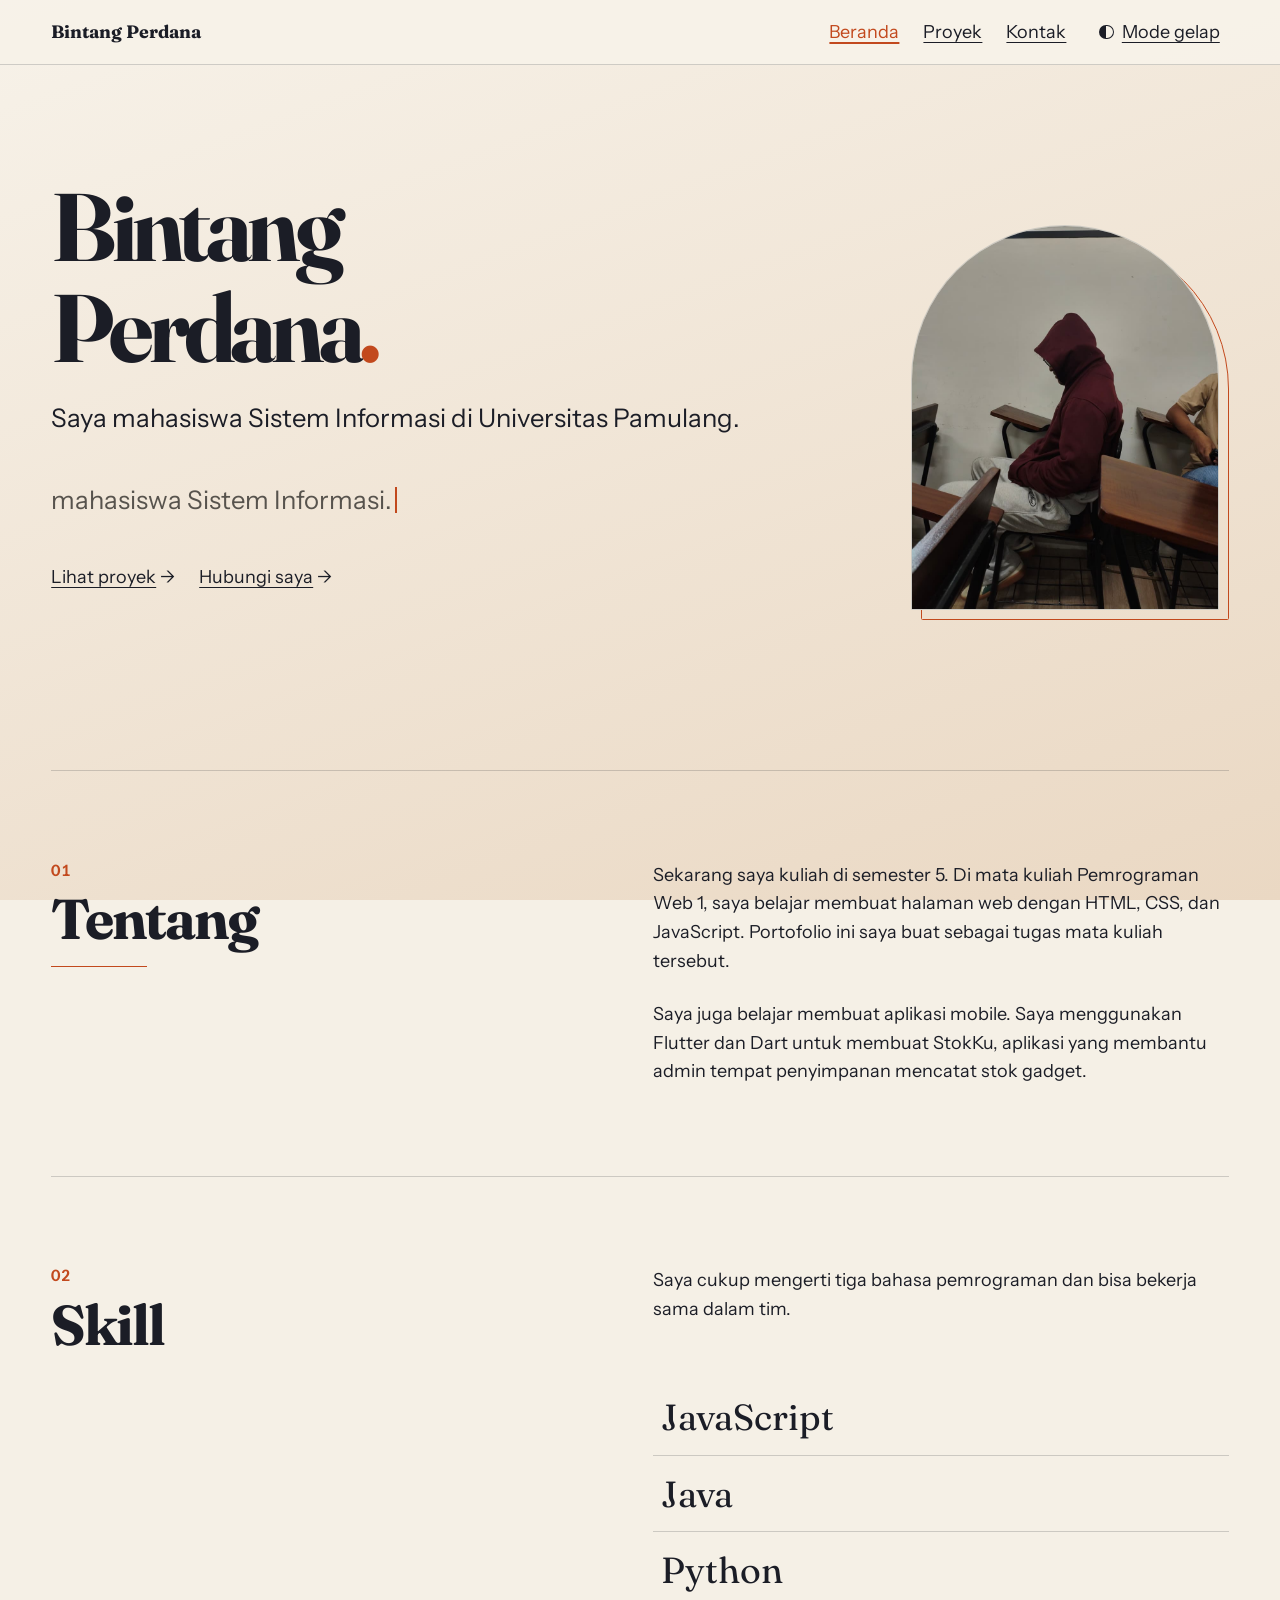
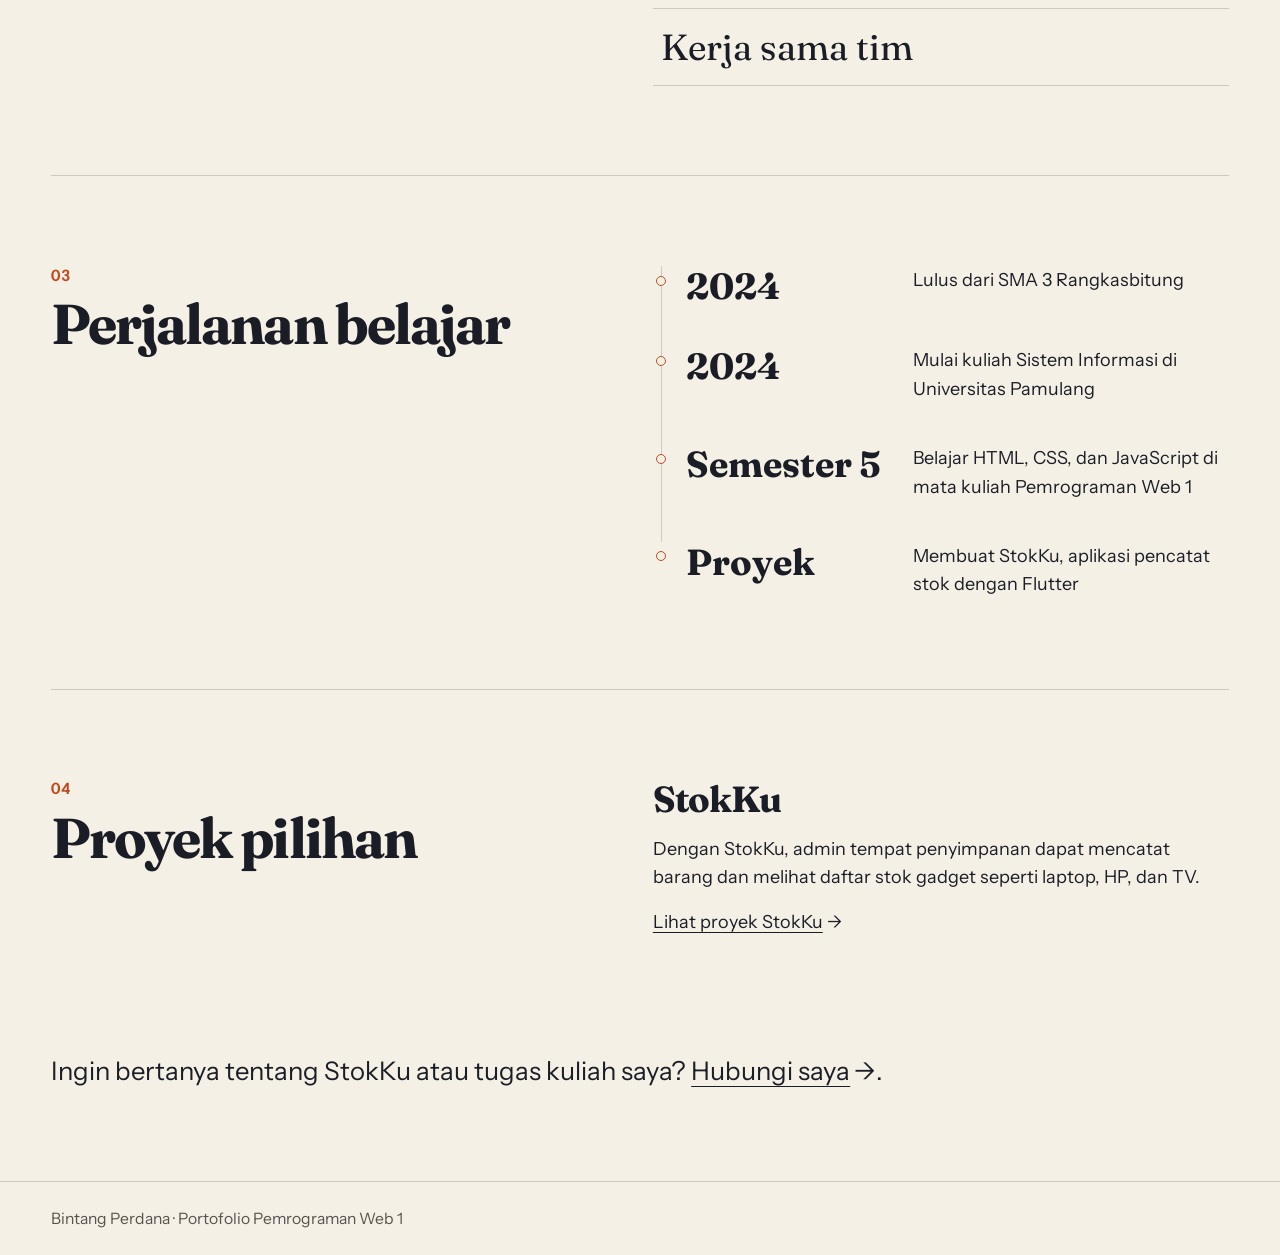
==== index.html @ 56d90627 "Versi awal web portofolio" ====
<!doctype html>
<html lang="id">
<head>
  <meta charset="utf-8">
  <meta name="viewport" content="width=device-width, initial-scale=1">
  <title>Beranda | Bintang Perdana</title>
  <meta name="description" content="Portofolio Bintang Perdana, mahasiswa Sistem Informasi Universitas Pamulang. Kenali perjalanan belajarnya dan proyek aplikasi stok gadget StokKu.">
  <link rel="icon" type="image/svg+xml" href="data:image/svg+xml,%3Csvg%20xmlns='http://www.w3.org/2000/svg'%20viewBox='0%200%2064%2064'%3E%3Ctext%20x='32'%20y='52'%20text-anchor='middle'%20font-family='Georgia,serif'%20font-size='58'%20font-weight='700'%20fill='%23C2491D'%3EB%3C/text%3E%3C/svg%3E">

  <script>
    // Tandai bahwa JavaScript aktif dan terapkan tema sebelum halaman tampil.
    document.documentElement.classList.add("js");

    let temaAwal = window.matchMedia("(prefers-color-scheme: dark)").matches ? "dark" : "light";
    try {
      const tersimpan = localStorage.getItem("tema");
      if (tersimpan === "light" || tersimpan === "dark") temaAwal = tersimpan;
    } catch {
      // Gunakan tema sistem jika penyimpanan tidak tersedia.
    }
    document.documentElement.dataset.theme = temaAwal;
  </script>

  <link rel="stylesheet" href="https://fonts.googleapis.com/css2?family=Fraunces:wght@400;700&amp;family=Instrument+Sans:wght@400;600&amp;display=swap">
  <link rel="stylesheet" href="css/style.css">
  <script src="js/main.js" defer></script>
  <script src="js/animasi.js" defer></script>
</head>
<body>
  <a href="#utama">Lewati navigasi ke konten utama</a>

  <header>
    <nav aria-label="Navigasi utama">
      <a href="index.html">Bintang Perdana</a>

      <button type="button" id="tombol-menu" aria-controls="menu" aria-expanded="false">
        <span aria-hidden="true">&#9776;</span>
        Menu
      </button>

      <ul id="menu">
        <li><a href="index.html" aria-current="page">Beranda</a></li>
        <li><a href="proyek.html">Proyek</a></li>
        <li><a href="kontak.html">Kontak</a></li>
      </ul>

      <button type="button" id="tombol-tema" aria-pressed="false">Mode gelap</button>
    </nav>
  </header>

  <main id="utama" tabindex="-1">
    <header class="hero">
      <h1>Bintang Perdana</h1>
      <p>Saya mahasiswa Sistem Informasi di Universitas Pamulang.</p>
      <span id="teks-ketik"></span>

      <p>
        <a href="proyek.html">Lihat proyek</a>
        <a href="kontak.html">Hubungi saya</a>
      </p>

      <div class="foto-hero">
        <img src="img/foto-profil.jpg" alt="Foto profil Bintang Perdana">
      </div>
    </header>

    <section aria-labelledby="judul-tentang">
      <h2 id="judul-tentang" data-reveal="garis">
        <span class="nomor-bagian">01</span> Tentang
      </h2>

      <p data-reveal="naik" data-delay="80">
        Sekarang saya kuliah di semester 5. Di mata kuliah Pemrograman Web 1,
        saya belajar membuat halaman web dengan HTML, CSS, dan JavaScript.
        Portofolio ini saya buat sebagai tugas mata kuliah tersebut.
      </p>

      <p>
        Saya juga belajar membuat aplikasi mobile. Saya menggunakan Flutter
        dan Dart untuk membuat StokKu, aplikasi yang membantu admin tempat
        penyimpanan mencatat stok gadget.
      </p>
    </section>

    <section aria-labelledby="judul-skill">
      <h2 id="judul-skill"><span class="nomor-bagian">02</span> Skill</h2>
      <p>Saya cukup mengerti tiga bahasa pemrograman dan bisa bekerja sama dalam tim.</p>

      <ul data-reveal="geser">
        <li><span>JavaScript</span></li>
        <li><span>Java</span></li>
        <li><span>Python</span></li>
        <li><span>Kerja sama tim</span></li>
      </ul>
    </section>

    <section aria-labelledby="judul-perjalanan">
      <h2 id="judul-perjalanan">
        <span class="nomor-bagian">03</span> Perjalanan belajar
      </h2>

      <ol>
        <li>
          <strong>2024</strong>
          <span>Lulus dari SMA 3 Rangkasbitung</span>
        </li>
        <li>
          <strong>2024</strong>
          <span>Mulai kuliah Sistem Informasi di Universitas Pamulang</span>
        </li>
        <li>
          <strong>Semester 5</strong>
          <span>Belajar HTML, CSS, dan JavaScript di mata kuliah Pemrograman Web 1</span>
        </li>
        <li>
          <strong>Proyek</strong>
          <span>Membuat StokKu, aplikasi pencatat stok dengan Flutter</span>
        </li>
      </ol>
    </section>

    <section aria-labelledby="judul-proyek">
      <h2 id="judul-proyek"><span class="nomor-bagian">04</span> Proyek pilihan</h2>

      <article data-reveal="naik" data-delay="120">
        <h3>StokKu</h3>
        <p>
          Dengan StokKu, admin tempat penyimpanan dapat mencatat barang
          dan melihat daftar stok gadget seperti laptop, HP, dan TV.
        </p>
        <a href="proyek.html">Lihat proyek StokKu</a>
      </article>
    </section>

    <p>Ingin bertanya tentang StokKu atau tugas kuliah saya? <a href="kontak.html">Hubungi saya</a>.</p>
  </main>

  <footer>
    <p>Bintang Perdana · Portofolio Pemrograman Web 1</p>
  </footer>
</body>
</html>
---- css/style.css ----
:root {
  color-scheme: light;

  --bg: #F5F0E6;
  --latar-awal: #F7F2E9;
  --latar-akhir: #EAD8C3;
  --latar-header: rgb(247 242 233 / 96%);
  --latar-panel: rgb(255 255 255 / 32%);
  --teks: #1B1D26;
  --teks-redup: #57534D;
  --aksen: #C2491D;
  --aksen-tombol: #B34319;
  --garis: rgb(27 29 38 / 18%);
  --lapisan-modal: rgb(16 17 21 / 68%);
  --putih: #FFF;

  --font-judul: "Fraunces", Georgia, serif;
  --font-isi: "Instrument Sans", Arial, sans-serif;
  --teks-kecil: clamp(0.875rem, 0.82rem + 0.2vw, 1rem);
  --teks-isi: clamp(1rem, 0.95rem + 0.22vw, 1.125rem);
  --teks-pengantar: clamp(1.15rem, 2vw, 1.6rem);
  --judul-kecil: clamp(1.5rem, 1.15rem + 1.4vw, 2.625rem);
  --judul-bagian: clamp(2rem, 1.35rem + 2.7vw, 4.25rem);
  --judul-halaman: clamp(3rem, 9vw, 7.5rem);
  --judul-hero: clamp(2.75rem, 7.5vw, 6.5rem);
  --ukuran-email: clamp(1.75rem, 3.6vw, 3.75rem);

  --s4: 0.25rem;
  --s8: 0.5rem;
  --s16: 1rem;
  --s24: 1.5rem;
  --s40: 2.5rem;
  --s64: 4rem;
  --s96: 6rem;
  --s160: 10rem;

  --kontainer: 84rem;
  --lebar-baca: 65ch;
  --tepi: clamp(var(--s16), 4vw, var(--s64));
  --jarak-bagian: clamp(var(--s40), 7vw, var(--s96));
  --jarak-grid: clamp(var(--s16), 2vw, var(--s40));
  --lebar-foto-hero: 24.2rem;
  --lengkung-foto: 999px 999px 10px 10px;
  --offset-foto: 10px;
  --tinggi-nav: 4rem;
  --target: 2.75rem;
  --tebal-garis: 1px;
  --diameter-titik: 0.625rem;
  --lebar-modal: 44rem;

  --durasi-tema: 0.3s;
  --durasi-hover: 180ms;
  --durasi-galeri: 400ms;
  --durasi-reveal: 520ms;
  --durasi-judul: 700ms;
  --durasi-panel: 350ms;
  --gerak-masuk: cubic-bezier(0.2, 0.7, 0.25, 1);
}

html[data-theme="dark"] {
  color-scheme: dark;
  --bg: #15161B;
  --latar-awal: #15161B;
  --latar-akhir: #211A18;
  --latar-header: rgb(21 22 27 / 96%);
  --latar-panel: rgb(255 255 255 / 4%);
  --teks: #EFE9DD;
  --teks-redup: #C2B9AE;
  --aksen: #FF9369;
  --aksen-tombol: #AE4019;
  --garis: rgb(239 233 221 / 19%);
}

/* Dasar halaman */
*,
*::before,
*::after {
  box-sizing: border-box;
}

* {
  margin: 0;
}

html {
  scroll-behavior: smooth;
  scroll-padding-top: calc(var(--tinggi-nav) + var(--s24));
  background-color: var(--bg);
}

body {
  position: relative;
  isolation: isolate;
  min-height: 100vh;
  min-height: 100svh;
  color: var(--teks);
  font: var(--teks-isi) / 1.6 var(--font-isi);
  overflow-wrap: anywhere;
}

body::before {
  content: "";
  position: fixed;
  inset: 0;
  z-index: -1;
  background-color: var(--bg);
  background-image: linear-gradient(160deg, var(--latar-awal), var(--latar-akhir));
  pointer-events: none;
}

body,
body > header,
#menu,
dialog,
button,
input,
textarea {
  transition:
    background-color var(--durasi-tema),
    color var(--durasi-tema),
    border-color var(--durasi-tema);
}

body > header > nav,
main,
body > footer > p {
  width: min(calc(100% - 2 * var(--tepi)), var(--kontainer));
  margin-inline: auto;
}

p {
  max-width: var(--lebar-baca);
}

h1,
h2,
h3,
h4 {
  font-family: var(--font-judul);
  line-height: 1.08;
  letter-spacing: -0.035em;
}

h1 {
  font-size: var(--judul-halaman);
}

h2 {
  font-size: var(--judul-bagian);
}

h3 {
  font-size: var(--judul-kecil);
}

h4 {
  font-size: var(--teks-pengantar);
}

.nomor-bagian {
  display: block;
  margin-bottom: var(--s8);
  color: var(--aksen);
  font: 600 var(--teks-kecil) / 1.3 var(--font-isi);
  letter-spacing: 0.08em;
  font-variant-numeric: tabular-nums;
}

img {
  display: block;
  max-width: 100%;
  height: auto;
}

a {
  color: inherit;
  text-decoration-thickness: var(--tebal-garis);
  text-underline-offset: 0.22em;
}

a:hover,
button:enabled:hover {
  color: var(--aksen);
}

:focus-visible {
  outline: 3px solid var(--aksen);
  outline-offset: var(--s4);
}

button,
input,
textarea {
  color: inherit;
  font: inherit;
}

button {
  min-height: var(--target);
  padding: var(--s8) var(--s16);
  border: var(--tebal-garis) solid currentColor;
  border-radius: 0;
  background-color: var(--bg);
  cursor: pointer;
}

button:disabled {
  color: var(--teks-redup);
  border-style: dashed;
  cursor: not-allowed;
}

body > a[href="#utama"] {
  position: fixed;
  z-index: 14;
  inset: var(--s8) auto auto var(--s8);
  padding: var(--s8) var(--s16);
  transform: translateY(calc(-100% - var(--s24)));
  background-color: var(--bg);
  color: var(--teks);
}

body > a[href="#utama"]:focus {
  transform: none;
}

/* Navigasi */
body > header {
  position: sticky;
  z-index: 3;
  top: 0;
  border-bottom: var(--tebal-garis) solid var(--garis);
  background-color: var(--latar-header);
}

nav {
  position: relative;
  display: flex;
  align-items: center;
  gap: var(--s8);
  min-height: var(--tinggi-nav);
  padding-block: var(--s8);
}

nav > a {
  margin-inline-end: auto;
  font: 700 var(--teks-isi) / 1.1 var(--font-judul);
  text-decoration: none;
}

nav button {
  padding-inline: var(--s8);
  font-size: var(--teks-kecil);
}

#tombol-tema {
  display: inline-flex;
  align-items: center;
  gap: var(--s8);
  border-color: transparent;
  background-color: transparent;
  font-size: inherit;
  text-decoration: underline;
  text-decoration-thickness: var(--tebal-garis);
  text-underline-offset: 0.22em;
}

#tombol-tema:hover,
#tombol-tema:focus-visible {
  border-color: var(--aksen);
  color: var(--aksen);
}

#tombol-tema::before {
  content: "";
  width: 0.8em;
  height: 0.8em;
  border: 1px solid currentColor;
  border-inline-start-width: 0.4em;
  border-radius: 50%;
}

#menu {
  position: absolute;
  top: 100%;
  inset-inline: 0;
  display: none;
  padding: var(--s16);
  border: var(--tebal-garis) solid var(--garis);
  background-color: var(--bg);
  list-style: none;
}

#menu.is-open {
  display: grid;
}

#menu a {
  display: inline-flex;
  align-items: center;
  min-height: var(--target);
}

#menu [aria-current="page"] {
  color: var(--aksen);
  text-decoration-thickness: 2px;
}

/* Hero */
main > header {
  display: grid;
  gap: var(--s24);
  padding-block: var(--jarak-bagian);
}

main > header > p:first-of-type {
  max-width: 44ch;
  font-size: var(--teks-pengantar);
}

.hero h1 {
  font-size: var(--judul-hero);
  font-weight: 700;
  line-height: 0.98;
  letter-spacing: -0.055em;
}

.hero h1::after {
  content: ".";
  content: "." / "";
  color: var(--aksen);
}

.hero p:last-of-type,
.aksi-proyek {
  display: flex;
  flex-wrap: wrap;
  align-items: center;
  gap: var(--s8) var(--s24);
}

.foto-hero {
  position: relative;
  isolation: isolate;
  width: min(calc(100% - var(--offset-foto)), var(--lebar-foto-hero));
  aspect-ratio: 4 / 5;
}

.foto-hero::before {
  content: "";
  position: absolute;
  inset: 0;
  z-index: -1;
  transform: translate(var(--offset-foto), var(--offset-foto));
  border: var(--tebal-garis) solid var(--aksen);
  border-radius: var(--lengkung-foto);
}

.foto-hero img {
  width: 100%;
  height: 100%;
  border: var(--tebal-garis) solid var(--garis);
  border-radius: var(--lengkung-foto);
  background-color: var(--bg);
  object-fit: cover;
}

#teks-ketik:empty {
  position: absolute;
}

#teks-ketik:not(:empty) {
  position: relative;
  display: block;
  min-height: 1.6em;
  color: var(--teks-redup);
  font-size: var(--teks-pengantar);
}

.hero a::after,
section article > a::after,
.aksi-proyek a::after,
main > p a::after,
address a::after,
#tombol-detail::after {
  content: " →";
  content: " →" / "";
  display: inline-block;
  margin-inline-start: var(--s4);
}

/* Bagian isi dan daftar skill */
main > section,
main > article {
  display: grid;
  gap: var(--s24);
  padding-block: var(--jarak-bagian);
  border-top: var(--tebal-garis) solid var(--garis);
}

main > section > *,
main > article > * {
  min-width: 0;
}

section article > * + * {
  margin-top: var(--s16);
}

section article > a {
  display: inline-block;
}

section ul {
  padding-inline-start: 1.25em;
}

main > p {
  padding-block: var(--s24) var(--jarak-bagian);
  font-size: var(--teks-pengantar);
}

[aria-labelledby="judul-skill"] ul {
  padding: 0;
  list-style: none;
}

[aria-labelledby="judul-skill"] li {
  padding: var(--s16) var(--s8);
  border-bottom: var(--tebal-garis) solid var(--garis);
  font: 400 var(--judul-kecil) / 1.2 var(--font-judul);
}

[aria-labelledby="judul-skill"] li span {
  display: inline-block;
  transition: transform var(--durasi-hover) ease-out;
}

/* Timeline tetap terbaca sebelum JavaScript siap. */
section > ol {
  padding: 0;
  list-style: none;
}

section > ol > li {
  position: relative;
  display: grid;
  gap: var(--s4);
  margin-inline-start: var(--s8);
  padding: 0 0 var(--s40) var(--s24);
  border-inline-start: var(--tebal-garis) solid var(--garis);
}

section > ol > li:last-child {
  padding-bottom: 0;
  border-color: transparent;
}

section > ol > li::before {
  content: "";
  position: absolute;
  top: 0.55em;
  left: -1px;
  width: var(--diameter-titik);
  height: var(--diameter-titik);
  transform: translateX(-50%);
  border-radius: 50%;
  background-color: var(--aksen);
}

section > ol strong {
  font: 700 var(--judul-kecil) / 1.12 var(--font-judul);
}

/* Halaman Proyek */
.ringkasan-proyek {
  display: grid;
  align-content: start;
  gap: var(--s16);
}

.aksi-proyek {
  margin-top: var(--s4);
}

#tombol-detail {
  padding-inline: 0;
  border-width: 0 0 var(--tebal-garis);
  background: transparent;
}

.galeri-proyek {
  display: flex;
  align-items: flex-start;
  justify-content: center;
  gap: clamp(var(--s8), 2vw, var(--s24));
  padding: var(--s16) var(--s8);
  min-width: 0;
}

.galeri-proyek figure {
  display: grid;
  flex: 1 1 0;
  min-width: 0;
  justify-items: center;
  gap: var(--s8);
  transform-origin: center;
  transition:
    transform var(--durasi-galeri) var(--gerak-masuk),
    opacity var(--durasi-galeri) var(--gerak-masuk);
}

.galeri-proyek img,
.gambar-modal img {
  width: auto;
  height: auto;
  max-width: 100%;
  max-height: 25rem;
  border: var(--tebal-garis) solid var(--garis);
}

figcaption {
  color: var(--teks-redup);
  font-size: var(--teks-kecil);
  text-align: center;
}

.galeri-proyek:focus-within figure:focus-within {
  z-index: 1;
  transform: scale(1.08);
}

.galeri-proyek:focus-within figure:not(:focus-within) {
  opacity: 0.6;
  transform: scale(0.96);
}

/* Formulir dan daftar kontak */
#form-kontak {
  display: grid;
  gap: var(--s24);
  width: 100%;
  max-width: var(--lebar-baca);
  padding: clamp(var(--s24), 4vw, var(--s64));
  border: var(--tebal-garis) solid var(--garis);
  background-color: var(--latar-panel);
}

#form-kontak > div {
  display: grid;
  grid-template-columns: minmax(0, 1fr);
}

#form-kontak > div::after {
  content: "";
  grid-area: 2 / 1;
  align-self: end;
  height: 2px;
  background-color: var(--aksen);
  transform: scaleX(0);
  transform-origin: left;
  transition: transform 240ms ease-out;
  pointer-events: none;
}

#form-kontak > div:focus-within::after {
  transform: scaleX(1);
}

label {
  grid-area: 1 / 1;
  justify-self: start;
  margin-bottom: var(--s4);
  color: var(--teks-redup);
  font-size: var(--teks-kecil);
  font-weight: 600;
  transition: transform var(--durasi-hover) ease-out;
}

#form-kontak > div:focus-within label {
  color: var(--aksen);
  transform: translateY(-2px);
}

input,
textarea {
  grid-area: 2 / 1;
  display: block;
  width: 100%;
  min-height: var(--target);
  padding: var(--s8) var(--s4);
  border: 0;
  border-bottom: var(--tebal-garis) solid var(--teks-redup);
  border-radius: 0;
  background-color: transparent;
}

textarea {
  resize: vertical;
}

#form-kontak [id^="error-"] {
  grid-area: 3 / 1;
  color: var(--aksen);
  font-size: var(--teks-kecil);
}

#form-kontak [id^="error-"]:not(:empty) {
  margin-top: var(--s8);
}

#form-kontak button {
  justify-self: start;
}

#form-kontak button:enabled:hover {
  background-color: var(--teks);
  color: var(--bg);
  border-color: var(--teks);
}

address {
  min-width: 0;
  font-style: normal;
}

address ul {
  padding: 0;
  list-style: none;
}

address li {
  padding-block: var(--s16);
  border-bottom: var(--tebal-garis) solid var(--garis);
}

address li:first-child {
  padding-top: 0;
}

address a {
  display: inline-block;
  max-width: 100%;
  overflow-wrap: anywhere;
}

address a[href^="mailto:"] {
  font: 400 var(--ukuran-email) / 1.12 var(--font-judul);
  letter-spacing: -0.035em;
  text-decoration-thickness: 1px;
}

/* Modal StokKu */
dialog {
  position: fixed;
  z-index: 5;
  inset: 0;
  width: min(calc(100% - 2 * var(--tepi)), var(--lebar-modal));
  max-height: calc(100% - 2 * var(--s24));
  max-height: calc(100dvh - 2 * var(--s24));
  margin: auto;
  padding: clamp(var(--s24), 5vw, var(--s64));
  overflow-y: auto;
  border: var(--tebal-garis) solid var(--teks-redup);
  background-color: var(--bg);
  color: var(--teks);
}

dialog:not([open]):not(.is-open) {
  display: none;
}

dialog[open],
dialog.is-open {
  display: block;
}

dialog > * + * {
  margin-top: var(--s16);
}

dialog h3 {
  padding-inline-end: var(--target);
}

dialog ul {
  padding-inline-start: 1.25em;
}

dialog::backdrop {
  background-color: var(--lapisan-modal);
}

body:has(dialog.is-open:not(:modal))::after {
  content: "";
  position: fixed;
  z-index: 4;
  inset: 0;
  background-color: var(--lapisan-modal);
}

.gambar-modal {
  display: flex;
  align-items: start;
  justify-content: center;
  gap: var(--s16);
}

.gambar-modal img {
  max-width: calc((100% - var(--s16)) / 2);
  max-height: 16rem;
}

.tutup-pojok {
  position: absolute;
  top: var(--s8);
  right: var(--s8);
  margin: 0;
}

.tutup-pojok button {
  width: var(--target);
  padding: 0;
  font: 400 1.75rem / 1 var(--font-isi);
}

#detail-stokku form[method="dialog"] button {
  background-color: var(--aksen-tombol);
  border-color: var(--aksen-tombol);
  color: var(--putih);
}

#detail-stokku form[method="dialog"] button:hover,
#detail-stokku form[method="dialog"] button:focus-visible {
  background-color: var(--teks);
  border-color: var(--teks);
  color: var(--bg);
}

#detail-stokku form[method="dialog"] button:active {
  background-color: var(--aksen-tombol);
  border-color: var(--teks);
  color: var(--putih);
}

/* Footer dan kontrol scroll dari main.js */
body > footer {
  padding-block: var(--s24);
  border-top: var(--tebal-garis) solid var(--garis);
  color: var(--teks-redup);
  font-size: var(--teks-kecil);
}

body > footer > p {
  max-width: var(--kontainer);
}

#progress-scroll {
  position: fixed;
  z-index: 8;
  inset: 0 0 auto;
  height: var(--s4);
  background-color: var(--aksen);
  transform: scaleX(var(--progres, 0));
  transform-origin: left;
  pointer-events: none;
}

#kembali-ke-atas {
  position: fixed;
  z-index: 2;
  right: var(--tepi);
  bottom: var(--s16);
  display: inline-grid;
  place-items: center;
  min-height: var(--target);
  padding-inline: var(--s16);
  border: var(--tebal-garis) solid currentColor;
  background-color: var(--bg);
}

/* Tata letak tablet dan desktop */
@media (min-width: 768px) {
  nav {
    gap: var(--s24);
  }

  #tombol-menu {
    display: none;
  }

  #menu,
  #menu.is-open {
    position: static;
    display: flex;
    gap: var(--s24);
    padding: 0;
    border: 0;
    background-color: transparent;
  }

  main > section,
  main > article {
    grid-template-columns: repeat(12, minmax(0, 1fr));
    column-gap: var(--jarak-grid);
    align-items: start;
  }

  .hero {
    grid-template-columns: minmax(0, 1fr) minmax(0, min(37%, var(--lebar-foto-hero)));
    column-gap: var(--s8);
    align-items: start;
  }

  .hero > :not(.foto-hero) {
    grid-column: 1;
  }

  .hero h1 {
    grid-row: 1;
    align-self: end;
  }

  .hero .foto-hero {
    grid-column: 2;
    grid-row: 1 / span 4;
    margin-top: var(--s40);
    margin-inline-end: var(--offset-foto);
    justify-self: end;
  }

  main > section > h2 {
    grid-column: 1 / 6;
    grid-row: 1;
  }

  main > section > :not(h2) {
    grid-column: 6 / -1;
  }

  section > ol > li {
    grid-template-columns: minmax(6.5rem, 0.8fr) minmax(0, 1.2fr);
    column-gap: var(--s16);
  }

  .ringkasan-proyek {
    grid-column: 1 / 6;
  }

  .galeri-proyek {
    grid-column: 6 / -1;
  }
}

@media (min-width: 1100px) {
  .hero {
    grid-template-columns: minmax(0, 1fr) minmax(0, min(27%, var(--lebar-foto-hero)));
    padding-block: var(--s96) var(--s160);
  }

  .hero .foto-hero {
    margin-top: var(--s64);
  }

  main > section > :not(h2) {
    grid-column: 7 / -1;
  }
}

/* Judul hero dan efek ketik */
html.js .masker-judul {
  display: block;
  overflow: hidden;
  padding-block: 0.07em 0.15em;
  margin-block: -0.07em -0.15em;
}

html.js .baris-judul {
  display: block;
}

html.js .hero h1.judul-berbaris::after {
  content: none;
}

html.js .masker-judul:last-child .baris-judul::after {
  content: ".";
  content: "." / "";
  color: var(--aksen);
}

.khusus-pembaca-layar {
  position: absolute;
  width: 1px;
  height: 1px;
  padding: 0;
  overflow: hidden;
  clip-path: inset(50%);
  white-space: nowrap;
}

@keyframes masuk-judul {
  from {
    transform: translateY(115%);
  }

  to {
    transform: translateY(0);
  }
}

@keyframes kedip-ketik {
  0%, 45% {
    opacity: 1;
  }

  55%, 100% {
    opacity: 0;
  }
}

/* Tahap 5B — Animasi masuk dua arah */

/* Masker hanya memotong gerak isi judul. Ruang bawah menjaga huruf tetap utuh. */
.masker-bagian {
  display: block;
  overflow: hidden;
  padding-block: 0.08em 0.15em;
  margin-block: -0.08em -0.15em;
}

.isi-masker-bagian {
  display: block;
}

.dari-bawah {
  --awal-vertikal: 0.85rem;
  --awal-masker: 110%;
  --langkah-vertikal: 0.25rem;
}

.dari-atas {
  --awal-vertikal: -0.85rem;
  --awal-masker: -110%;
  --langkah-vertikal: -0.25rem;
}

@keyframes tampil-paragraf {
  from {
    opacity: 0;
    transform: translateY(var(--awal-vertikal, 0.85rem));
  }

  to {
    opacity: 1;
    transform: translateY(0);
  }
}

@keyframes tampil-baris {
  from {
    opacity: 0;
    transform: translate(-0.5rem, var(--langkah-vertikal, 0.25rem));
  }

  to {
    opacity: 1;
    transform: translate(0, 0);
  }
}

@keyframes tampil-gambar {
  from {
    opacity: 0.35;
    transform: translateY(var(--langkah-vertikal, 0.25rem)) scale(0.96);
  }

  to {
    opacity: 1;
    transform: translateY(0) scale(1);
  }
}

@keyframes tampil-judul-bagian {
  from {
    transform: translateY(var(--awal-masker, 110%));
  }

  to {
    transform: translateY(0);
  }
}

@keyframes gambar-garis {
  from {
    transform: scaleX(0);
  }

  to {
    transform: scaleX(1);
  }
}

/* Panel dan penanda mouse tidak menerima klik saat halaman biasa dibaca. */
.panel-halaman {
  position: fixed;
  z-index: 12;
  inset: 0;
  background-color: var(--aksen);
  transform: scaleX(0);
  pointer-events: none;
}

@keyframes tutup-halaman {
  from {
    transform: scaleX(0);
  }

  to {
    transform: scaleX(1);
  }
}

@keyframes buka-halaman {
  from {
    transform: scaleX(1);
  }

  to {
    transform: scaleX(0);
  }
}

.kursor-kecil {
  position: fixed;
  z-index: 11;
  top: 0;
  left: 0;
  width: 0;
  height: 0;
  opacity: 0;
  pointer-events: none;
}

@media (prefers-reduced-motion: no-preference) {
  html.js .baris-judul {
    animation: masuk-judul var(--durasi-judul) var(--gerak-masuk) backwards;
    animation-delay: var(--jeda-judul, 0ms);
  }

  html.js #teks-ketik.sedang-mengetik > [aria-hidden="true"]::after {
    content: "";
    display: inline-block;
    width: 2px;
    height: 1em;
    margin-inline-start: 0.12em;
    vertical-align: -0.12em;
    background-color: var(--aksen);
    animation: kedip-ketik 1s steps(1, end) infinite;
  }

  /*
    JavaScript menambahkan reveal-aktif setelah pengamat siap.
    Animasi ditempel saat is-visible masuk dan dilepas saat elemen keluar.
    Isi tetap bisa dibaca di tepi layar, termasuk footer di akhir dokumen.
  */
  html.js.reveal-aktif {
    --waktu-masuk: var(--durasi-reveal) var(--gerak-masuk);
  }

  html.js.reveal-aktif a[data-reveal] {
    display: inline-block;
    max-width: 100%;
  }

  html.js.reveal-aktif .is-visible[data-reveal="naik"]:not(:focus-within) {
    animation: tampil-paragraf var(--waktu-masuk) var(--jeda-reveal, 0ms) backwards;
  }

  html.js.reveal-aktif .is-visible[data-reveal="geser"]:not(:focus-within) {
    animation: tampil-baris var(--waktu-masuk) var(--jeda-reveal, 0ms) backwards;
  }

  html.js.reveal-aktif img.is-visible[data-reveal="skala"] {
    animation: tampil-gambar var(--waktu-masuk) var(--jeda-reveal, 0ms) backwards;
  }

  /* Gambar bergerak di dalam figure agar hover dan fokus galeri tetap bekerja. */
  html.js.reveal-aktif figure.is-visible[data-reveal="skala"]:not(:focus-within) > img {
    animation: tampil-gambar var(--waktu-masuk) var(--jeda-reveal, 0ms) backwards;
  }

  html.js.reveal-aktif .is-visible > .masker-bagian > .isi-masker-bagian {
    animation: tampil-judul-bagian var(--waktu-masuk) var(--jeda-reveal, 0ms) backwards;
  }

  html.js.reveal-aktif :is(h1, h2, h3)[data-reveal="garis"]::after {
    content: "";
    display: block;
    width: min(100%, 6rem);
    height: var(--tebal-garis);
    margin-top: var(--s16);
    background-color: var(--aksen);
    transform-origin: left;
  }

  html.js.reveal-aktif .is-visible[data-reveal="garis"]::after,
  html.js.reveal-aktif hr.is-visible[data-reveal="garis"] {
    transform-origin: left;
    animation: gambar-garis var(--waktu-masuk) var(--jeda-reveal, 0ms) backwards;
  }

  /* Garis memanjang dan memendek sesuai nilai yang dihitung animasi.js. */
  html.js .timeline-siap {
    position: relative;
  }

  html.js .timeline-siap::before {
    content: "";
    position: absolute;
    top: var(--awal-garis, 0);
    left: var(--s8);
    width: var(--tebal-garis);
    height: var(--panjang-garis, 0px);
    background-color: var(--aksen);
    transform: scaleY(var(--progres-timeline, 0));
    transform-origin: top;
    pointer-events: none;
  }

  html.js .timeline-siap > li::before {
    border: var(--tebal-garis) solid var(--aksen);
    background-color: var(--bg);
  }

  html.js .timeline-siap > li::after {
    content: "";
    position: absolute;
    top: 0.55em;
    left: -1px;
    width: var(--diameter-titik);
    height: var(--diameter-titik);
    border-radius: 50%;
    background-color: var(--aksen);
    transform: translateX(-50%) scale(0);
    transition: transform 240ms var(--gerak-masuk);
  }

  html.js .timeline-siap > li.titik-tercapai::after {
    transform: translateX(-50%) scale(1);
  }

  html.js .timeline-siap > li > strong,
  html.js .timeline-siap > li > span {
    transition:
      opacity var(--durasi-reveal) var(--gerak-masuk),
      transform var(--durasi-reveal) var(--gerak-masuk);
  }

  html.js .timeline-siap > li:not(.titik-tercapai) > strong {
    opacity: 0;
    transform: translateX(-0.5rem);
  }

  html.js .timeline-siap > li:not(.titik-tercapai) > span {
    opacity: 0;
    transform: translateY(0.4rem);
  }

  html.js .timeline-siap > li.titik-tercapai > span {
    transition-delay: 80ms;
  }

  html.js .panel-halaman.panel-menutup {
    transform-origin: left;
    animation: tutup-halaman var(--durasi-panel) ease-in-out forwards;
    pointer-events: auto;
  }

  html.js .panel-halaman.panel-membuka {
    transform-origin: right;
    animation: buka-halaman var(--durasi-panel) ease-out both;
  }
}

/* Hover galeri dan daftar skill */
@media (hover: hover) {
  .galeri-proyek:not(:focus-within) figure:hover {
    z-index: 1;
    transform: scale(1.08);
  }

  .galeri-proyek:not(:focus-within):has(figure:hover) figure:not(:hover) {
    opacity: 0.6;
    transform: scale(0.96);
  }

  [aria-labelledby="judul-skill"] li:hover span {
    transform: translateX(var(--s8));
  }
}

/* Garis dan panah tautan */
:is(.hero, main article, address, main > p) a {
  position: relative;
  display: inline-block;
  max-width: 100%;
}

:is(.hero, main article, address, main > p) a::before {
  content: "";
  position: absolute;
  inset: auto 0 0;
  height: var(--tebal-garis);
  background-color: var(--aksen);
  transform: scaleX(0);
  transform-origin: left;
  transition: transform var(--durasi-hover) ease-out;
  pointer-events: none;
}

:is(.hero, main article, address, main > p) a:focus-visible::before {
  transform: scaleX(1);
}

@media (hover: hover) and (pointer: fine) and (prefers-reduced-motion: no-preference) {
  :is(.hero, main article, address, main > p) a:hover::before {
    transform: scaleX(1);
  }

  address a,
  .hero a::after,
  section article > a::after,
  .aksi-proyek a::after,
  main > p a::after,
  address a::after,
  #tombol-detail::after {
    transition: transform var(--durasi-hover) ease-out;
  }

  address a:hover,
  .hero a:hover::after,
  section article > a:hover::after,
  .aksi-proyek a:hover::after,
  main > p a:hover::after,
  address a:hover::after,
  #tombol-detail:hover::after {
    transform: translateX(var(--s4));
  }

  button:enabled {
    transition:
      transform var(--durasi-hover) ease-out,
      color var(--durasi-tema),
      background-color var(--durasi-tema),
      border-color var(--durasi-tema);
  }

  button:enabled:hover {
    transform: translateY(-1px);
  }

  #tombol-detail,
  #form-kontak button,
  dialog button,
  nav button {
    position: relative;
  }

  :is(#form-kontak button, dialog button, nav button)::after,
  #tombol-detail::before {
    content: "";
    position: absolute;
    inset: auto var(--s4) 2px;
    height: var(--tebal-garis);
    background-color: currentColor;
    transform: scaleX(0);
    transform-origin: left;
    transition: transform var(--durasi-hover) ease-out;
    pointer-events: none;
  }

  :is(#form-kontak button, dialog button, nav button):enabled:hover::after,
  #tombol-detail:hover::before {
    transform: scaleX(1);
  }

  html.js .kursor-kecil {
    transition: opacity var(--durasi-hover);
  }

  html.js .kursor-kecil.terlihat {
    opacity: 1;
  }

  html.js .kursor-kecil::before {
    content: "";
    position: absolute;
    width: 0.5rem;
    height: 0.5rem;
    border-radius: 50%;
    background-color: var(--aksen);
    opacity: 0.8;
    transform: translate(-50%, -50%);
    transition: transform var(--durasi-hover) ease-out;
  }

  html.js .kursor-kecil.di-atas-kontrol::before {
    transform: translate(-50%, -50%) scale(1.65);
  }
}

/* Gerakan minimal berlaku juga saat pilihan sistem berubah di tengah sesi. */
@media (prefers-reduced-motion: reduce) {
  html {
    scroll-behavior: auto;
  }

  *,
  *::before,
  *::after,
  dialog::backdrop {
    animation: none !important;
    transition: none !important;
  }

  .panel-halaman,
  .kursor-kecil {
    display: none;
  }

  .galeri-proyek figure,
  [aria-labelledby="judul-skill"] li span,
  #form-kontak label {
    transform: none !important;
  }
}
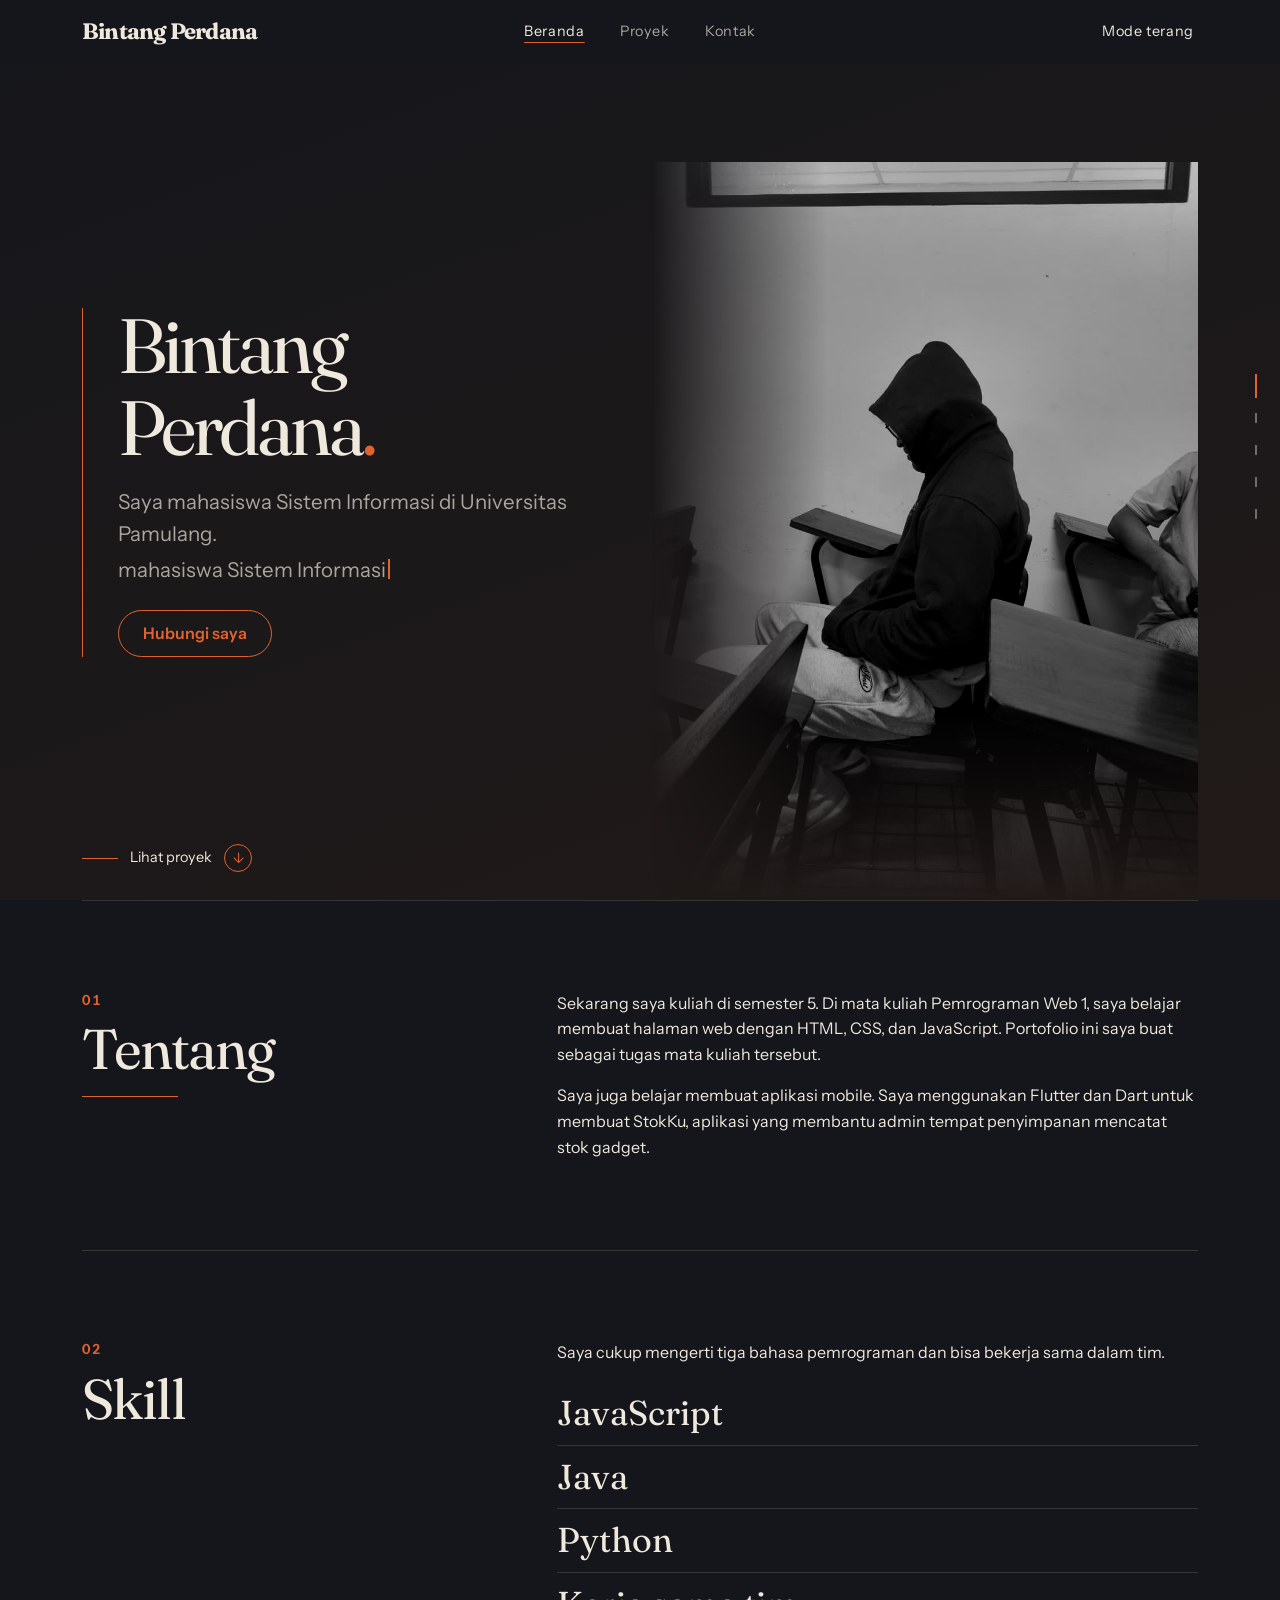
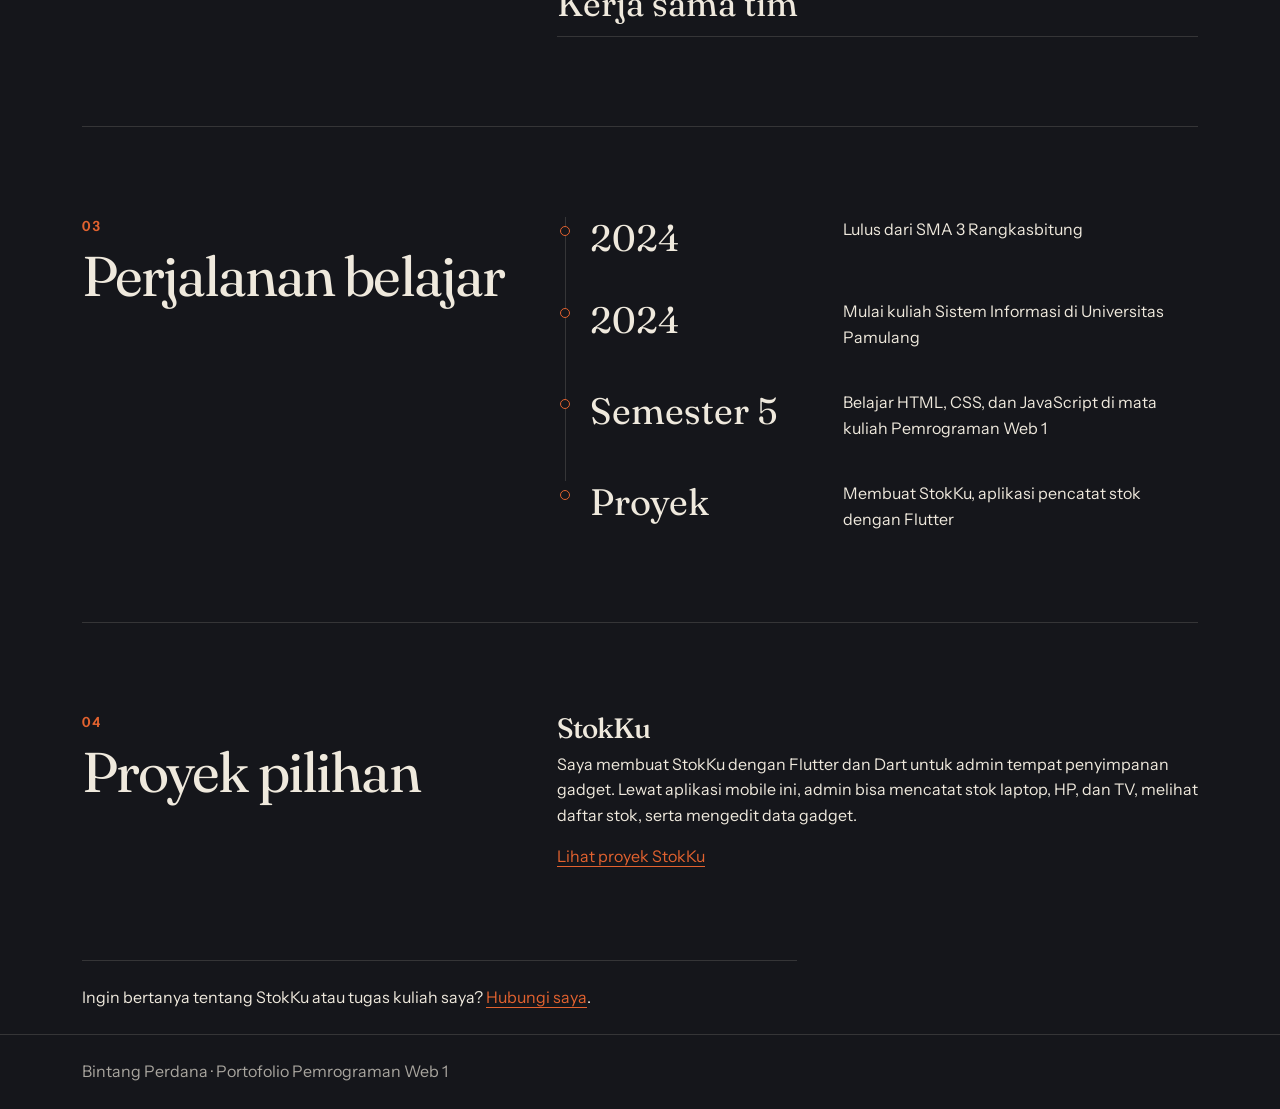
==== commit b2887ec3: "R2: tema gelap dan hero" ====
--- a/index.html
+++ b/index.html
@@ -1,142 +1,212 @@
 <!doctype html>
-<html lang="id">
+<html lang="id" data-bs-theme="dark">
 <head>
   <meta charset="utf-8">
   <meta name="viewport" content="width=device-width, initial-scale=1">
   <title>Beranda | Bintang Perdana</title>
-  <meta name="description" content="Portofolio Bintang Perdana, mahasiswa Sistem Informasi Universitas Pamulang. Kenali perjalanan belajarnya dan proyek aplikasi stok gadget StokKu.">
+  <meta name="description" content="Portofolio Bintang Perdana, mahasiswa Sistem Informasi Universitas Pamulang. Kenali perjalanan belajar dan proyek aplikasi stok gadget StokKu.">
+
+  <script>
+    // Terapkan pilihan tema sebelum browser menampilkan halaman.
+    document.documentElement.classList.add("js");
+
+    try {
+      const tema = localStorage.getItem("tema");
+      if (tema === "light" || tema === "dark") {
+        document.documentElement.setAttribute("data-bs-theme", tema);
+      }
+    } catch {
+      // Tema gelap dari HTML tetap dipakai jika penyimpanan diblokir.
+    }
+  </script>
+
   <link rel="icon" type="image/svg+xml" href="data:image/svg+xml,%3Csvg%20xmlns='http://www.w3.org/2000/svg'%20viewBox='0%200%2064%2064'%3E%3Ctext%20x='32'%20y='52'%20text-anchor='middle'%20font-family='Georgia,serif'%20font-size='58'%20font-weight='700'%20fill='%23C2491D'%3EB%3C/text%3E%3C/svg%3E">
-
-  <script>
-    // Tandai bahwa JavaScript aktif dan terapkan tema sebelum halaman tampil.
-    document.documentElement.classList.add("js");
-
-    let temaAwal = window.matchMedia("(prefers-color-scheme: dark)").matches ? "dark" : "light";
-    try {
-      const tersimpan = localStorage.getItem("tema");
-      if (tersimpan === "light" || tersimpan === "dark") temaAwal = tersimpan;
-    } catch {
-      // Gunakan tema sistem jika penyimpanan tidak tersedia.
-    }
-    document.documentElement.dataset.theme = temaAwal;
-  </script>
-
   <link rel="stylesheet" href="https://fonts.googleapis.com/css2?family=Fraunces:wght@400;700&amp;family=Instrument+Sans:wght@400;600&amp;display=swap">
+  <link rel="stylesheet" href="https://cdn.jsdelivr.net/npm/bootstrap@5.3.3/dist/css/bootstrap.min.css" integrity="sha384-QWTKZyjpPEjISv5WaRU9OFeRpok6YctnYmDr5pNlyT2bRjXh0JMhjY6hW+ALEwIH" crossorigin="anonymous">
   <link rel="stylesheet" href="css/style.css">
-  <script src="js/main.js" defer></script>
-  <script src="js/animasi.js" defer></script>
 </head>
-<body>
-  <a href="#utama">Lewati navigasi ke konten utama</a>
-
-  <header>
-    <nav aria-label="Navigasi utama">
-      <a href="index.html">Bintang Perdana</a>
-
-      <button type="button" id="tombol-menu" aria-controls="menu" aria-expanded="false">
-        <span aria-hidden="true">&#9776;</span>
-        Menu
+<body data-bs-spy="scroll" data-bs-target="#penanda-bagian">
+  <a class="visually-hidden-focusable position-absolute top-0 start-0 z-3 bg-body p-2"
+     href="#utama">
+    Lewati navigasi ke konten utama
+  </a>
+
+  <nav class="navbar navbar-expand-md sticky-top bg-body" aria-label="Navigasi utama">
+    <div class="container">
+      <a class="navbar-brand" href="index.html">Bintang Perdana</a>
+
+      <button class="navbar-toggler" type="button"
+              data-bs-toggle="collapse" data-bs-target="#menu-utama"
+              aria-controls="menu-utama" aria-expanded="false"
+              aria-label="Buka atau tutup menu">
+        <span class="navbar-toggler-icon"></span>
       </button>
 
-      <ul id="menu">
-        <li><a href="index.html" aria-current="page">Beranda</a></li>
-        <li><a href="proyek.html">Proyek</a></li>
-        <li><a href="kontak.html">Kontak</a></li>
-      </ul>
-
-      <button type="button" id="tombol-tema" aria-pressed="false">Mode gelap</button>
-    </nav>
-  </header>
-
-  <main id="utama" tabindex="-1">
-    <header class="hero">
-      <h1>Bintang Perdana</h1>
-      <p>Saya mahasiswa Sistem Informasi di Universitas Pamulang.</p>
-      <span id="teks-ketik"></span>
-
-      <p>
-        <a href="proyek.html">Lihat proyek</a>
-        <a href="kontak.html">Hubungi saya</a>
-      </p>
-
-      <div class="foto-hero">
-        <img src="img/foto-profil.jpg" alt="Foto profil Bintang Perdana">
+      <div class="collapse navbar-collapse" id="menu-utama">
+        <ul class="navbar-nav mx-auto">
+          <li class="nav-item">
+            <a class="nav-link active" href="index.html" aria-current="page">Beranda</a>
+          </li>
+          <li class="nav-item">
+            <a class="nav-link" href="proyek.html">Proyek</a>
+          </li>
+          <li class="nav-item">
+            <a class="nav-link" href="kontak.html">Kontak</a>
+          </li>
+        </ul>
+
+        <button class="btn btn-outline-secondary my-2 my-md-0" type="button"
+                id="tombol-tema" aria-label="Mode gelap" aria-pressed="true">
+          Mode terang
+        </button>
+      </div>
+    </div>
+  </nav>
+
+  <!-- ScrollSpy menandai tautan sesuai bagian Beranda yang sedang dibaca. -->
+  <nav id="penanda-bagian" class="nav flex-column d-none d-lg-flex"
+       aria-label="Bagian Beranda">
+    <a class="nav-link" href="#hero" aria-label="Ke bagian Hero"></a>
+    <a class="nav-link" href="#tentang" aria-label="Ke bagian Tentang"></a>
+    <a class="nav-link" href="#skill" aria-label="Ke bagian Skill"></a>
+    <a class="nav-link" href="#perjalanan" aria-label="Ke bagian Perjalanan belajar"></a>
+    <a class="nav-link" href="#proyek-pilihan" aria-label="Ke bagian Proyek pilihan"></a>
+  </nav>
+
+  <main class="container" id="utama" tabindex="-1">
+    <header class="hero" id="hero" aria-labelledby="nama-bintang">
+      <div class="row align-items-lg-stretch gy-4 gy-lg-0">
+        <div class="col-12 col-lg-6 hero-kiri">
+          <div class="hero-teks">
+            <h1 id="nama-bintang">Bintang Perdana</h1>
+            <p class="lead mb-1">Saya mahasiswa Sistem Informasi di Universitas Pamulang.</p>
+            <span class="d-block" id="teks-ketik"></span>
+
+            <a class="btn btn-outline-primary rounded-pill mt-4 px-4" href="kontak.html">
+              Hubungi saya
+            </a>
+          </div>
+
+          <a class="hero-lihat-proyek" href="#proyek-pilihan">
+            Lihat proyek
+            <span class="panah-proyek" aria-hidden="true">↓</span>
+          </a>
+        </div>
+
+        <div class="col-12 col-lg-6 hero-kanan">
+          <img class="img-fluid foto-hero" src="img/foto-profil.jpg"
+               alt="Foto profil Bintang Perdana">
+        </div>
       </div>
     </header>
 
-    <section aria-labelledby="judul-tentang">
-      <h2 id="judul-tentang" data-reveal="garis">
-        <span class="nomor-bagian">01</span> Tentang
-      </h2>
-
-      <p data-reveal="naik" data-delay="80">
-        Sekarang saya kuliah di semester 5. Di mata kuliah Pemrograman Web 1,
-        saya belajar membuat halaman web dengan HTML, CSS, dan JavaScript.
-        Portofolio ini saya buat sebagai tugas mata kuliah tersebut.
-      </p>
-
-      <p>
-        Saya juga belajar membuat aplikasi mobile. Saya menggunakan Flutter
-        dan Dart untuk membuat StokKu, aplikasi yang membantu admin tempat
-        penyimpanan mencatat stok gadget.
-      </p>
-    </section>
-
-    <section aria-labelledby="judul-skill">
-      <h2 id="judul-skill"><span class="nomor-bagian">02</span> Skill</h2>
-      <p>Saya cukup mengerti tiga bahasa pemrograman dan bisa bekerja sama dalam tim.</p>
-
-      <ul data-reveal="geser">
-        <li><span>JavaScript</span></li>
-        <li><span>Java</span></li>
-        <li><span>Python</span></li>
-        <li><span>Kerja sama tim</span></li>
-      </ul>
-    </section>
-
-    <section aria-labelledby="judul-perjalanan">
-      <h2 id="judul-perjalanan">
-        <span class="nomor-bagian">03</span> Perjalanan belajar
-      </h2>
-
-      <ol>
-        <li>
-          <strong>2024</strong>
-          <span>Lulus dari SMA 3 Rangkasbitung</span>
-        </li>
-        <li>
-          <strong>2024</strong>
-          <span>Mulai kuliah Sistem Informasi di Universitas Pamulang</span>
-        </li>
-        <li>
-          <strong>Semester 5</strong>
-          <span>Belajar HTML, CSS, dan JavaScript di mata kuliah Pemrograman Web 1</span>
-        </li>
-        <li>
-          <strong>Proyek</strong>
-          <span>Membuat StokKu, aplikasi pencatat stok dengan Flutter</span>
-        </li>
-      </ol>
-    </section>
-
-    <section aria-labelledby="judul-proyek">
-      <h2 id="judul-proyek"><span class="nomor-bagian">04</span> Proyek pilihan</h2>
-
-      <article data-reveal="naik" data-delay="120">
-        <h3>StokKu</h3>
-        <p>
-          Dengan StokKu, admin tempat penyimpanan dapat mencatat barang
-          dan melihat daftar stok gadget seperti laptop, HP, dan TV.
-        </p>
-        <a href="proyek.html">Lihat proyek StokKu</a>
-      </article>
-    </section>
-
-    <p>Ingin bertanya tentang StokKu atau tugas kuliah saya? <a href="kontak.html">Hubungi saya</a>.</p>
+    <section class="border-top py-5" id="tentang" aria-labelledby="judul-tentang">
+      <div class="row g-4">
+        <div class="col-12 col-md-5">
+          <h2 id="judul-tentang" data-reveal="garis">
+            <span class="nomor-bagian">01</span> Tentang
+          </h2>
+        </div>
+
+        <div class="col-12 col-md-7">
+          <p data-reveal="naik" data-delay="80">
+            Sekarang saya kuliah di semester 5. Di mata kuliah Pemrograman Web 1,
+            saya belajar membuat halaman web dengan HTML, CSS, dan JavaScript.
+            Portofolio ini saya buat sebagai tugas mata kuliah tersebut.
+          </p>
+          <p class="mb-0">
+            Saya juga belajar membuat aplikasi mobile. Saya menggunakan Flutter
+            dan Dart untuk membuat StokKu, aplikasi yang membantu admin tempat
+            penyimpanan mencatat stok gadget.
+          </p>
+        </div>
+      </div>
+    </section>
+
+    <section class="border-top py-5" id="skill" aria-labelledby="judul-skill">
+      <div class="row g-4">
+        <div class="col-12 col-md-5">
+          <h2 id="judul-skill"><span class="nomor-bagian">02</span> Skill</h2>
+        </div>
+
+        <div class="col-12 col-md-7">
+          <p>Saya cukup mengerti tiga bahasa pemrograman dan bisa bekerja sama dalam tim.</p>
+          <ul class="list-unstyled mb-0" data-reveal="geser">
+            <li class="border-bottom py-2"><span>JavaScript</span></li>
+            <li class="border-bottom py-2"><span>Java</span></li>
+            <li class="border-bottom py-2"><span>Python</span></li>
+            <li class="border-bottom py-2"><span>Kerja sama tim</span></li>
+          </ul>
+        </div>
+      </div>
+    </section>
+
+    <section class="border-top py-5" id="perjalanan" aria-labelledby="judul-perjalanan">
+      <div class="row g-4">
+        <div class="col-12 col-md-5">
+          <h2 id="judul-perjalanan">
+            <span class="nomor-bagian">03</span> Perjalanan belajar
+          </h2>
+        </div>
+
+        <div class="col-12 col-md-7">
+          <ol class="timeline list-unstyled mb-0">
+            <li>
+              <strong>2024</strong>
+              <span>Lulus dari SMA 3 Rangkasbitung</span>
+            </li>
+            <li>
+              <strong>2024</strong>
+              <span>Mulai kuliah Sistem Informasi di Universitas Pamulang</span>
+            </li>
+            <li>
+              <strong>Semester 5</strong>
+              <span>Belajar HTML, CSS, dan JavaScript di mata kuliah Pemrograman Web 1</span>
+            </li>
+            <li>
+              <strong>Proyek</strong>
+              <span>Membuat StokKu, aplikasi pencatat stok dengan Flutter</span>
+            </li>
+          </ol>
+        </div>
+      </div>
+    </section>
+
+    <section class="border-top py-5" id="proyek-pilihan" aria-labelledby="judul-proyek">
+      <div class="row g-4">
+        <div class="col-12 col-md-5">
+          <h2 id="judul-proyek"><span class="nomor-bagian">04</span> Proyek pilihan</h2>
+        </div>
+
+        <div class="col-12 col-md-7">
+          <article data-reveal="naik" data-delay="120">
+            <h3>StokKu</h3>
+            <p>
+              Saya membuat StokKu dengan Flutter dan Dart untuk admin tempat
+              penyimpanan gadget. Lewat aplikasi mobile ini, admin bisa
+              mencatat stok laptop, HP, dan TV, melihat daftar stok, serta
+              mengedit data gadget.
+            </p>
+            <a href="proyek.html">Lihat proyek StokKu</a>
+          </article>
+        </div>
+      </div>
+    </section>
+
+    <p class="border-top py-4 mb-0">
+      Ingin bertanya tentang StokKu atau tugas kuliah saya?
+      <a href="kontak.html">Hubungi saya</a>.
+    </p>
   </main>
 
-  <footer>
-    <p>Bintang Perdana · Portofolio Pemrograman Web 1</p>
+  <footer class="border-top py-4">
+    <div class="container">
+      <p class="mb-0">Bintang Perdana · Portofolio Pemrograman Web 1</p>
+    </div>
   </footer>
+
+  <script src="https://cdn.jsdelivr.net/npm/bootstrap@5.3.3/dist/js/bootstrap.bundle.min.js" integrity="sha384-YvpcrYf0tY3lHB60NNkmXc5s9fDVZLESaAA55NDzOxhy9GkcIdslK1eN7N6jIeHz" crossorigin="anonymous"></script>
+  <script src="js/main.js"></script>
+  <script src="js/animasi.js"></script>
 </body>
 </html>
--- a/css/style.css
+++ b/css/style.css
@@ -1,100 +1,112 @@
+/* Variabel ukuran, huruf, dan gerakan yang sudah dipakai animasi.js */
 :root {
+  --font-judul: "Fraunces", Georgia, serif;
+  --font-isi: "Instrument Sans", Arial, sans-serif;
+
+  --ukuran-nama: clamp(2.5rem, 6vw, 5rem);
+  --ukuran-peran: clamp(1.05rem, 1.6vw, 1.35rem);
+  --ukuran-bagian: clamp(2rem, 4.5vw, 3.5rem);
+  --ukuran-skill: clamp(1.45rem, 2.7vw, 2.25rem);
+  --ukuran-tahun: clamp(1.4rem, 3vw, 2.3rem);
+
+  --tinggi-nav: 4rem;
+  --jarak-hero: clamp(1.25rem, 3vw, 3rem);
+  --jarak-bagian: clamp(3rem, 7vw, 6.5rem);
+  --jarak-timeline: clamp(1.5rem, 4vw, 2.5rem);
+  --jarak-titik: 0.5rem;
+  --diameter-titik: 0.625rem;
+  --tinggi-progres: 4px;
+
+  --durasi-judul: 700ms;
+  --durasi-reveal: 520ms;
+  --durasi-panel: 350ms;
+  --gerak-masuk: cubic-bezier(0.2, 0.7, 0.25, 1);
+}
+
+/* Tema gelap adalah bawaan pada ketiga file HTML. */
+html[data-bs-theme="dark"] {
+  color-scheme: dark;
+  --latar-awal: #15161B;
+  --latar-akhir: #211A18;
+  --warna-panel: #211F23;
+  --warna-teks: #EFE9DD;
+  --teks-rgb: 239, 233, 221;
+  --latar-rgb: 21, 22, 27;
+  --aksen: #E2622F;
+  --aksen-rgb: 226, 98, 47;
+  --teks-di-aksen: #15161B;
+  --warna-tautan: #E2622F;
+  --tautan-rgb: 226, 98, 47;
+  --latar-badge: #35312F;
+  --teks-badge: #EFE9DD;
+  --latar-sukses: #20352A;
+  --teks-sukses: #D5EBDD;
+  --garis-sukses: #577461;
+  --warna-error: #FFA596;
+  --warna-valid: #A6CFB4;
+}
+
+html[data-bs-theme="light"] {
   color-scheme: light;
-
-  --bg: #F5F0E6;
   --latar-awal: #F7F2E9;
   --latar-akhir: #EAD8C3;
-  --latar-header: rgb(247 242 233 / 96%);
-  --latar-panel: rgb(255 255 255 / 32%);
-  --teks: #1B1D26;
-  --teks-redup: #57534D;
-  --aksen: #C2491D;
-  --aksen-tombol: #B34319;
-  --garis: rgb(27 29 38 / 18%);
-  --lapisan-modal: rgb(16 17 21 / 68%);
-  --putih: #FFF;
-
-  --font-judul: "Fraunces", Georgia, serif;
-  --font-isi: "Instrument Sans", Arial, sans-serif;
-  --teks-kecil: clamp(0.875rem, 0.82rem + 0.2vw, 1rem);
-  --teks-isi: clamp(1rem, 0.95rem + 0.22vw, 1.125rem);
-  --teks-pengantar: clamp(1.15rem, 2vw, 1.6rem);
-  --judul-kecil: clamp(1.5rem, 1.15rem + 1.4vw, 2.625rem);
-  --judul-bagian: clamp(2rem, 1.35rem + 2.7vw, 4.25rem);
-  --judul-halaman: clamp(3rem, 9vw, 7.5rem);
-  --judul-hero: clamp(2.75rem, 7.5vw, 6.5rem);
-  --ukuran-email: clamp(1.75rem, 3.6vw, 3.75rem);
-
-  --s4: 0.25rem;
-  --s8: 0.5rem;
-  --s16: 1rem;
-  --s24: 1.5rem;
-  --s40: 2.5rem;
-  --s64: 4rem;
-  --s96: 6rem;
-  --s160: 10rem;
-
-  --kontainer: 84rem;
-  --lebar-baca: 65ch;
-  --tepi: clamp(var(--s16), 4vw, var(--s64));
-  --jarak-bagian: clamp(var(--s40), 7vw, var(--s96));
-  --jarak-grid: clamp(var(--s16), 2vw, var(--s40));
-  --lebar-foto-hero: 24.2rem;
-  --lengkung-foto: 999px 999px 10px 10px;
-  --offset-foto: 10px;
-  --tinggi-nav: 4rem;
-  --target: 2.75rem;
-  --tebal-garis: 1px;
-  --diameter-titik: 0.625rem;
-  --lebar-modal: 44rem;
-
-  --durasi-tema: 0.3s;
-  --durasi-hover: 180ms;
-  --durasi-galeri: 400ms;
-  --durasi-reveal: 520ms;
-  --durasi-judul: 700ms;
-  --durasi-panel: 350ms;
-  --gerak-masuk: cubic-bezier(0.2, 0.7, 0.25, 1);
-}
-
-html[data-theme="dark"] {
-  color-scheme: dark;
-  --bg: #15161B;
-  --latar-awal: #15161B;
-  --latar-akhir: #211A18;
-  --latar-header: rgb(21 22 27 / 96%);
-  --latar-panel: rgb(255 255 255 / 4%);
-  --teks: #EFE9DD;
-  --teks-redup: #C2B9AE;
-  --aksen: #FF9369;
-  --aksen-tombol: #AE4019;
-  --garis: rgb(239 233 221 / 19%);
+  --warna-panel: #F7F2E9;
+  --warna-teks: #1B1D26;
+  --teks-rgb: 27, 29, 38;
+  --latar-rgb: 247, 242, 233;
+  --aksen: #B5421A;
+  --aksen-rgb: 181, 66, 26;
+  --teks-di-aksen: #FFFFFF;
+  /* Warna sedikit lebih tua untuk tautan kecil di ujung gradasi. */
+  --warna-tautan: #993913;
+  --tautan-rgb: 153, 57, 19;
+  --latar-badge: #E3D5C7;
+  --teks-badge: #34291F;
+  --latar-sukses: #E4EFE6;
+  --teks-sukses: #23452E;
+  --garis-sukses: #789581;
+  --warna-error: #932E20;
+  --warna-valid: #315D40;
+}
+
+/* Pemetaan token ke Bootstrap, termasuk utility yang membaca nilai RGB. */
+html[data-bs-theme] {
+  --bs-body-font-family: var(--font-isi);
+  --bs-body-color: var(--warna-teks);
+  --bs-body-color-rgb: var(--teks-rgb);
+  --bs-emphasis-color: var(--warna-teks);
+  --bs-emphasis-color-rgb: var(--teks-rgb);
+  --bs-body-bg: var(--latar-awal);
+  --bs-body-bg-rgb: var(--latar-rgb);
+  --bs-secondary-color: rgba(var(--teks-rgb), 0.68);
+  --bs-secondary-color-rgb: var(--teks-rgb);
+  --bs-border-color: rgba(var(--teks-rgb), 0.15);
+  --bs-primary: var(--aksen);
+  --bs-primary-rgb: var(--aksen-rgb);
+  --bs-link-color: var(--warna-tautan);
+  --bs-link-color-rgb: var(--tautan-rgb);
+  --bs-link-hover-color: var(--warna-teks);
+  --bs-link-hover-color-rgb: var(--teks-rgb);
+  --bs-form-invalid-color: var(--warna-error);
+  --bs-form-invalid-border-color: var(--warna-error);
+  --bs-form-valid-color: var(--warna-valid);
+  --bs-form-valid-border-color: var(--warna-valid);
+  --bs-border-radius: 0.2rem;
+
+  background-color: var(--latar-awal);
+  scroll-padding-top: calc(var(--tinggi-nav) + 1rem);
 }
 
 /* Dasar halaman */
-*,
-*::before,
-*::after {
-  box-sizing: border-box;
-}
-
-* {
-  margin: 0;
-}
-
-html {
-  scroll-behavior: smooth;
-  scroll-padding-top: calc(var(--tinggi-nav) + var(--s24));
-  background-color: var(--bg);
-}
-
 body {
   position: relative;
   isolation: isolate;
   min-height: 100vh;
   min-height: 100svh;
-  color: var(--teks);
-  font: var(--teks-isi) / 1.6 var(--font-isi);
+  background-color: transparent;
+  color: var(--bs-body-color);
+  font-family: var(--font-isi);
+  line-height: 1.6;
   overflow-wrap: anywhere;
 }
 
@@ -103,226 +115,134 @@
   position: fixed;
   inset: 0;
   z-index: -1;
-  background-color: var(--bg);
-  background-image: linear-gradient(160deg, var(--latar-awal), var(--latar-akhir));
+  background-color: var(--latar-awal);
+  background-image: linear-gradient(
+    160deg,
+    var(--latar-awal) 0%,
+    var(--latar-akhir) 100%
+  );
   pointer-events: none;
 }
 
-body,
-body > header,
-#menu,
-dialog,
-button,
-input,
-textarea {
-  transition:
-    background-color var(--durasi-tema),
-    color var(--durasi-tema),
-    border-color var(--durasi-tema);
-}
-
-body > header > nav,
 main,
-body > footer > p {
-  width: min(calc(100% - 2 * var(--tepi)), var(--kontainer));
-  margin-inline: auto;
-}
-
-p {
-  max-width: var(--lebar-baca);
+main section {
+  background-color: transparent;
 }
 
 h1,
 h2,
 h3,
-h4 {
+h4,
+.navbar-brand {
   font-family: var(--font-judul);
-  line-height: 1.08;
   letter-spacing: -0.035em;
 }
 
-h1 {
-  font-size: var(--judul-halaman);
-}
-
-h2 {
-  font-size: var(--judul-bagian);
-}
-
+h1,
+h2,
 h3 {
-  font-size: var(--judul-kecil);
-}
-
-h4 {
-  font-size: var(--teks-pengantar);
-}
-
-.nomor-bagian {
-  display: block;
-  margin-bottom: var(--s8);
-  color: var(--aksen);
-  font: 600 var(--teks-kecil) / 1.3 var(--font-isi);
-  letter-spacing: 0.08em;
-  font-variant-numeric: tabular-nums;
-}
-
-img {
-  display: block;
-  max-width: 100%;
-  height: auto;
+  line-height: 1.1;
+}
+
+p {
+  max-width: 65ch;
 }
 
 a {
-  color: inherit;
-  text-decoration-thickness: var(--tebal-garis);
   text-underline-offset: 0.22em;
 }
 
-a:hover,
-button:enabled:hover {
-  color: var(--aksen);
-}
-
-:focus-visible {
-  outline: 3px solid var(--aksen);
-  outline-offset: var(--s4);
-}
-
-button,
-input,
-textarea {
-  color: inherit;
-  font: inherit;
-}
-
-button {
-  min-height: var(--target);
-  padding: var(--s8) var(--s16);
-  border: var(--tebal-garis) solid currentColor;
-  border-radius: 0;
-  background-color: var(--bg);
-  cursor: pointer;
-}
-
-button:disabled {
-  color: var(--teks-redup);
-  border-style: dashed;
-  cursor: not-allowed;
-}
-
-body > a[href="#utama"] {
-  position: fixed;
-  z-index: 14;
-  inset: var(--s8) auto auto var(--s8);
-  padding: var(--s8) var(--s16);
-  transform: translateY(calc(-100% - var(--s24)));
-  background-color: var(--bg);
-  color: var(--teks);
-}
-
-body > a[href="#utama"]:focus {
-  transform: none;
-}
-
-/* Navigasi */
-body > header {
-  position: sticky;
-  z-index: 3;
-  top: 0;
-  border-bottom: var(--tebal-garis) solid var(--garis);
-  background-color: var(--latar-header);
-}
-
-nav {
-  position: relative;
-  display: flex;
-  align-items: center;
-  gap: var(--s8);
+body > a.visually-hidden-focusable:focus {
+  /* Utility z-3 dari Bootstrap memakai !important. */
+  z-index: 1040 !important;
+}
+
+/* Navbar Bootstrap */
+.navbar {
   min-height: var(--tinggi-nav);
-  padding-block: var(--s8);
-}
-
-nav > a {
-  margin-inline-end: auto;
-  font: 700 var(--teks-isi) / 1.1 var(--font-judul);
+  --bs-navbar-color: var(--bs-secondary-color);
+  --bs-navbar-active-color: var(--warna-teks);
+  --bs-navbar-hover-color: var(--warna-tautan);
+  --bs-navbar-brand-color: var(--warna-teks);
+  --bs-navbar-brand-hover-color: var(--warna-tautan);
+}
+
+body > .navbar {
+  /* Halaman Proyek dan Kontak R1b masih memakai utility border-bottom. */
+  border-bottom: 1px solid transparent !important;
+}
+
+/* main.js sudah menulis --progres pada bar. Pakai nilai itu untuk garis navbar. */
+body:has(#progress-scroll[style*="--progres:"]:not([style*="--progres: 0;"])) > .navbar {
+  border-bottom-color: var(--bs-border-color) !important;
+}
+
+.navbar-brand {
+  font-size: clamp(1.15rem, 2vw, 1.4rem);
+  font-weight: 700;
+}
+
+.navbar .nav-link,
+#tombol-tema {
+  font-size: 0.9rem;
+  letter-spacing: 0.045em;
+}
+
+.navbar .nav-link {
   text-decoration: none;
 }
 
-nav button {
-  padding-inline: var(--s8);
-  font-size: var(--teks-kecil);
+.navbar .nav-link.active {
+  text-decoration: underline;
+  text-decoration-color: var(--aksen);
+  text-decoration-thickness: 1px;
+  text-underline-offset: 0.4em;
 }
 
 #tombol-tema {
-  display: inline-flex;
-  align-items: center;
-  gap: var(--s8);
-  border-color: transparent;
-  background-color: transparent;
-  font-size: inherit;
-  text-decoration: underline;
-  text-decoration-thickness: var(--tebal-garis);
-  text-underline-offset: 0.22em;
+  padding: 0.55rem 0.25rem;
+  border: 0;
+  background: transparent;
+  color: var(--warna-teks);
+  box-shadow: none;
 }
 
 #tombol-tema:hover,
 #tombol-tema:focus-visible {
-  border-color: var(--aksen);
-  color: var(--aksen);
-}
-
-#tombol-tema::before {
-  content: "";
-  width: 0.8em;
-  height: 0.8em;
-  border: 1px solid currentColor;
-  border-inline-start-width: 0.4em;
-  border-radius: 50%;
-}
-
-#menu {
-  position: absolute;
-  top: 100%;
-  inset-inline: 0;
-  display: none;
-  padding: var(--s16);
-  border: var(--tebal-garis) solid var(--garis);
-  background-color: var(--bg);
-  list-style: none;
-}
-
-#menu.is-open {
-  display: grid;
-}
-
-#menu a {
-  display: inline-flex;
-  align-items: center;
-  min-height: var(--target);
-}
-
-#menu [aria-current="page"] {
-  color: var(--aksen);
-  text-decoration-thickness: 2px;
-}
-
-/* Hero */
-main > header {
-  display: grid;
-  gap: var(--s24);
-  padding-block: var(--jarak-bagian);
-}
-
-main > header > p:first-of-type {
-  max-width: 44ch;
-  font-size: var(--teks-pengantar);
+  color: var(--warna-tautan);
+  text-decoration: underline;
+}
+
+.navbar-toggler {
+  min-height: 2.75rem;
+}
+
+/* Hero Beranda */
+.hero {
+  position: relative;
+}
+
+.hero-kiri {
+  display: flex;
+  flex-direction: column;
+  align-items: flex-start;
+  justify-content: center;
+  min-width: 0;
+  padding-block: var(--jarak-hero);
+}
+
+.hero-teks {
+  width: 100%;
+  padding-inline-start: clamp(1rem, 2.7vw, 2.75rem);
+  border-inline-start: 1px solid var(--aksen);
 }
 
 .hero h1 {
-  font-size: var(--judul-hero);
-  font-weight: 700;
-  line-height: 0.98;
-  letter-spacing: -0.055em;
+  margin-bottom: 1.25rem;
+  font-size: var(--ukuran-nama);
+  font-weight: 400;
+  line-height: 1;
+  letter-spacing: -0.045em;
 }
 
 .hero h1::after {
@@ -331,132 +251,170 @@
   color: var(--aksen);
 }
 
-.hero p:last-of-type,
-.aksi-proyek {
+.hero .lead,
+#teks-ketik {
+  color: var(--bs-secondary-color);
+  font-size: var(--ukuran-peran);
+  font-weight: 400;
+  line-height: 1.55;
+}
+
+#teks-ketik:not(:empty) {
+  min-height: 1.55em;
+}
+
+.hero .btn-outline-primary {
+  padding-block: 0.65rem;
+  font-weight: 600;
+  --bs-btn-color: var(--aksen);
+}
+
+.hero-lihat-proyek {
+  display: inline-flex;
+  align-items: center;
+  gap: 0.75rem;
+  align-self: flex-start;
+  min-height: 2.75rem;
+  margin-top: 1.75rem;
+  color: var(--warna-teks);
+  font-size: 0.9rem;
+  text-decoration: none;
+}
+
+.hero-lihat-proyek::before {
+  content: "";
+  width: 2.25rem;
+  height: 1px;
+  background-color: var(--aksen);
+}
+
+.panah-proyek {
+  display: inline-grid;
+  width: 1.75rem;
+  height: 1.75rem;
+  place-items: center;
+  border: 1px solid var(--aksen);
+  border-radius: 50%;
+  color: var(--warna-tautan);
+  line-height: 1;
+}
+
+.hero-lihat-proyek:hover {
+  color: var(--warna-tautan);
+}
+
+.hero-kanan {
   display: flex;
-  flex-wrap: wrap;
+  align-items: flex-end;
+  justify-content: flex-end;
+  min-width: 0;
+}
+
+.foto-hero {
+  display: block;
+  width: 100%;
+  height: 55vh;
+  height: 55svh;
+  border: 0;
+  border-radius: 0;
+  object-fit: cover;
+  object-position: top center;
+  filter: grayscale(1) contrast(1.1) brightness(0.95);
+  -webkit-mask-image: linear-gradient(to bottom, transparent, black 16%, black 85%, transparent);
+  mask-image: linear-gradient(to bottom, transparent, black 16%, black 85%, transparent);
+}
+
+/* Penanda bagian. Bootstrap ScrollSpy mengatur class active. */
+#penanda-bagian {
+  position: fixed;
+  z-index: 1010;
+  inset-inline-end: clamp(0.25rem, 0.75vw, 1rem);
+  top: 50%;
+  transform: translateY(-50%);
   align-items: center;
-  gap: var(--s8) var(--s24);
-}
-
-.foto-hero {
+}
+
+#penanda-bagian .nav-link {
+  display: grid;
+  width: 1.75rem;
+  height: 2rem;
+  padding: 0;
+  place-items: center;
+}
+
+#penanda-bagian .nav-link::before {
+  content: "";
+  width: 2px;
+  height: 0.6rem;
+  background-color: var(--bs-secondary-color);
+  opacity: 0.6;
+}
+
+#penanda-bagian .nav-link.active::before {
+  height: 1.5rem;
+  background-color: var(--aksen);
+  opacity: 1;
+}
+
+/* Bagian Beranda */
+body[data-bs-spy="scroll"] main > section {
+  /* Utility py-5 memiliki prioritas !important. */
+  padding-block: var(--jarak-bagian) !important;
+}
+
+main section h2 {
+  font-size: var(--ukuran-bagian);
+  font-weight: 400;
+}
+
+.nomor-bagian {
+  display: block;
+  margin-bottom: 0.6rem;
+  color: var(--warna-tautan);
+  font: 600 0.875rem / 1.3 var(--font-isi);
+  letter-spacing: 0.12em;
+  font-variant-numeric: tabular-nums;
+}
+
+#skill li {
+  font: 400 var(--ukuran-skill) / 1.35 var(--font-judul);
+}
+
+#skill li > span {
+  display: inline-block;
+}
+
+@media (hover: hover) and (prefers-reduced-motion: no-preference) {
+  #skill li:hover > span {
+    transform: translateX(0.4rem);
+  }
+}
+
+body > footer {
+  color: var(--bs-secondary-color);
+}
+
+/* Timeline. Posisi titik ini juga digunakan oleh js/animasi.js. */
+.timeline {
   position: relative;
-  isolation: isolate;
-  width: min(calc(100% - var(--offset-foto)), var(--lebar-foto-hero));
-  aspect-ratio: 4 / 5;
-}
-
-.foto-hero::before {
-  content: "";
-  position: absolute;
-  inset: 0;
-  z-index: -1;
-  transform: translate(var(--offset-foto), var(--offset-foto));
-  border: var(--tebal-garis) solid var(--aksen);
-  border-radius: var(--lengkung-foto);
-}
-
-.foto-hero img {
-  width: 100%;
-  height: 100%;
-  border: var(--tebal-garis) solid var(--garis);
-  border-radius: var(--lengkung-foto);
-  background-color: var(--bg);
-  object-fit: cover;
-}
-
-#teks-ketik:empty {
-  position: absolute;
-}
-
-#teks-ketik:not(:empty) {
-  position: relative;
-  display: block;
-  min-height: 1.6em;
-  color: var(--teks-redup);
-  font-size: var(--teks-pengantar);
-}
-
-.hero a::after,
-section article > a::after,
-.aksi-proyek a::after,
-main > p a::after,
-address a::after,
-#tombol-detail::after {
-  content: " →";
-  content: " →" / "";
-  display: inline-block;
-  margin-inline-start: var(--s4);
-}
-
-/* Bagian isi dan daftar skill */
-main > section,
-main > article {
-  display: grid;
-  gap: var(--s24);
-  padding-block: var(--jarak-bagian);
-  border-top: var(--tebal-garis) solid var(--garis);
-}
-
-main > section > *,
-main > article > * {
-  min-width: 0;
-}
-
-section article > * + * {
-  margin-top: var(--s16);
-}
-
-section article > a {
-  display: inline-block;
-}
-
-section ul {
-  padding-inline-start: 1.25em;
-}
-
-main > p {
-  padding-block: var(--s24) var(--jarak-bagian);
-  font-size: var(--teks-pengantar);
-}
-
-[aria-labelledby="judul-skill"] ul {
   padding: 0;
-  list-style: none;
-}
-
-[aria-labelledby="judul-skill"] li {
-  padding: var(--s16) var(--s8);
-  border-bottom: var(--tebal-garis) solid var(--garis);
-  font: 400 var(--judul-kecil) / 1.2 var(--font-judul);
-}
-
-[aria-labelledby="judul-skill"] li span {
-  display: inline-block;
-  transition: transform var(--durasi-hover) ease-out;
-}
-
-/* Timeline tetap terbaca sebelum JavaScript siap. */
-section > ol {
-  padding: 0;
-  list-style: none;
-}
-
-section > ol > li {
+}
+
+.timeline > li {
   position: relative;
   display: grid;
-  gap: var(--s4);
-  margin-inline-start: var(--s8);
-  padding: 0 0 var(--s40) var(--s24);
-  border-inline-start: var(--tebal-garis) solid var(--garis);
-}
-
-section > ol > li:last-child {
+  gap: 0.25rem;
+  margin-inline-start: var(--jarak-titik);
+  padding: 0 0 var(--jarak-timeline) 1.5rem;
+  border-inline-start: 1px solid var(--bs-border-color);
+}
+
+.timeline > li:last-child {
   padding-bottom: 0;
   border-color: transparent;
 }
 
-section > ol > li::before {
+.timeline > li::before {
   content: "";
   position: absolute;
   top: 0.55em;
@@ -468,298 +426,169 @@
   background-color: var(--aksen);
 }
 
-section > ol strong {
-  font: 700 var(--judul-kecil) / 1.12 var(--font-judul);
-}
-
-/* Halaman Proyek */
-.ringkasan-proyek {
-  display: grid;
-  align-content: start;
-  gap: var(--s16);
-}
-
-.aksi-proyek {
-  margin-top: var(--s4);
-}
-
-#tombol-detail {
-  padding-inline: 0;
-  border-width: 0 0 var(--tebal-garis);
-  background: transparent;
-}
-
-.galeri-proyek {
-  display: flex;
-  align-items: flex-start;
-  justify-content: center;
-  gap: clamp(var(--s8), 2vw, var(--s24));
-  padding: var(--s16) var(--s8);
-  min-width: 0;
-}
-
-.galeri-proyek figure {
-  display: grid;
-  flex: 1 1 0;
-  min-width: 0;
-  justify-items: center;
-  gap: var(--s8);
-  transform-origin: center;
-  transition:
-    transform var(--durasi-galeri) var(--gerak-masuk),
-    opacity var(--durasi-galeri) var(--gerak-masuk);
-}
-
-.galeri-proyek img,
-.gambar-modal img {
+.timeline strong {
+  font: 400 var(--ukuran-tahun) / 1.15 var(--font-judul);
+}
+
+/* Komponen Bootstrap */
+.btn-primary,
+.btn-outline-primary {
+  --bs-btn-hover-color: var(--teks-di-aksen);
+  --bs-btn-hover-bg: var(--aksen);
+  --bs-btn-hover-border-color: var(--aksen);
+  --bs-btn-active-color: var(--teks-di-aksen);
+  --bs-btn-active-bg: var(--aksen);
+  --bs-btn-active-border-color: var(--aksen);
+  --bs-btn-focus-shadow-rgb: var(--aksen-rgb);
+}
+
+.btn-primary {
+  --bs-btn-color: var(--teks-di-aksen);
+  --bs-btn-bg: var(--aksen);
+  --bs-btn-border-color: var(--aksen);
+  --bs-btn-disabled-color: var(--teks-di-aksen);
+  --bs-btn-disabled-bg: var(--aksen);
+  --bs-btn-disabled-border-color: var(--aksen);
+}
+
+.btn-outline-primary {
+  --bs-btn-color: var(--warna-tautan);
+  --bs-btn-border-color: var(--aksen);
+}
+
+.btn-outline-secondary,
+.btn-secondary {
+  --bs-btn-hover-bg: var(--warna-teks);
+  --bs-btn-hover-border-color: var(--warna-teks);
+  --bs-btn-hover-color: var(--latar-awal);
+  --bs-btn-active-bg: var(--warna-teks);
+  --bs-btn-active-color: var(--latar-awal);
+}
+
+.btn-outline-secondary {
+  --bs-btn-color: var(--warna-teks);
+  --bs-btn-border-color: var(--bs-secondary-color);
+}
+
+.btn-secondary {
+  --bs-btn-color: var(--teks-badge);
+  --bs-btn-bg: var(--latar-badge);
+  --bs-btn-border-color: var(--bs-secondary-color);
+}
+
+/* text-bg-secondary dari Bootstrap menetapkan warna dengan !important. */
+.badge.text-bg-secondary {
+  color: var(--teks-badge) !important;
+  background-color: var(--latar-badge) !important;
+}
+
+#form-kontak {
+  background-color: var(--warna-panel);
+}
+
+#form-kontak .form-label {
+  color: var(--bs-secondary-color);
+  font-weight: 600;
+}
+
+#form-kontak .form-control {
+  padding-inline-start: 0;
+  border: 0;
+  border-bottom: 1px solid var(--bs-secondary-color);
+  border-radius: 0;
+  background-color: transparent;
+  color: var(--warna-teks);
+}
+
+#form-kontak .form-control:focus {
+  border-bottom-color: var(--aksen);
+  background-color: transparent;
+  box-shadow: none;
+}
+
+#form-kontak .form-control.is-invalid,
+#form-kontak.was-validated .form-control:invalid {
+  border-bottom-color: var(--warna-error);
+}
+
+#form-kontak .form-control.is-invalid:focus,
+#form-kontak.was-validated .form-control:invalid:focus {
+  border-bottom-color: var(--aksen);
+  box-shadow: none;
+}
+
+#form-kontak textarea {
+  resize: vertical;
+}
+
+.alert-success {
+  --bs-alert-color: var(--teks-sukses);
+  --bs-alert-bg: var(--latar-sukses);
+  --bs-alert-border-color: var(--garis-sukses);
+}
+
+#modal-proyek {
+  --bs-modal-bg: var(--warna-panel);
+  --bs-modal-color: var(--warna-teks);
+  --bs-modal-border-color: var(--bs-border-color);
+}
+
+#modal-proyek .btn-close {
+  opacity: 0.85;
+}
+
+#modal-proyek .btn-close:is(:hover, :focus-visible, :active) {
+  opacity: 1;
+}
+
+#daftar-proyek figure img,
+#modal-gambar img {
   width: auto;
   height: auto;
   max-width: 100%;
-  max-height: 25rem;
-  border: var(--tebal-garis) solid var(--garis);
-}
-
-figcaption {
-  color: var(--teks-redup);
-  font-size: var(--teks-kecil);
-  text-align: center;
-}
-
-.galeri-proyek:focus-within figure:focus-within {
-  z-index: 1;
-  transform: scale(1.08);
-}
-
-.galeri-proyek:focus-within figure:not(:focus-within) {
-  opacity: 0.6;
-  transform: scale(0.96);
-}
-
-/* Formulir dan daftar kontak */
-#form-kontak {
-  display: grid;
-  gap: var(--s24);
-  width: 100%;
-  max-width: var(--lebar-baca);
-  padding: clamp(var(--s24), 4vw, var(--s64));
-  border: var(--tebal-garis) solid var(--garis);
-  background-color: var(--latar-panel);
-}
-
-#form-kontak > div {
-  display: grid;
-  grid-template-columns: minmax(0, 1fr);
-}
-
-#form-kontak > div::after {
-  content: "";
-  grid-area: 2 / 1;
-  align-self: end;
-  height: 2px;
+  max-height: 26rem;
+}
+
+/* Panah carousel R1b memakai ikon putih di atas bidang gelap. */
+#carousel-proyek .carousel-control-prev-icon,
+#carousel-proyek .carousel-control-next-icon {
+  filter: none;
+}
+
+#carousel-proyek .carousel-control-prev,
+#carousel-proyek .carousel-control-next {
+  opacity: 0.9;
+}
+
+#carousel-proyek .carousel-indicators {
+  position: static;
+  margin: 0 0 0.5rem;
+}
+
+#carousel-proyek .carousel-indicators [data-bs-target] {
+  background-color: var(--warna-teks);
+}
+
+#carousel-proyek .carousel-indicators .active {
   background-color: var(--aksen);
-  transform: scaleX(0);
-  transform-origin: left;
-  transition: transform 240ms ease-out;
-  pointer-events: none;
-}
-
-#form-kontak > div:focus-within::after {
-  transform: scaleX(1);
-}
-
-label {
-  grid-area: 1 / 1;
-  justify-self: start;
-  margin-bottom: var(--s4);
-  color: var(--teks-redup);
-  font-size: var(--teks-kecil);
-  font-weight: 600;
-  transition: transform var(--durasi-hover) ease-out;
-}
-
-#form-kontak > div:focus-within label {
-  color: var(--aksen);
-  transform: translateY(-2px);
-}
-
-input,
-textarea {
-  grid-area: 2 / 1;
-  display: block;
-  width: 100%;
-  min-height: var(--target);
-  padding: var(--s8) var(--s4);
-  border: 0;
-  border-bottom: var(--tebal-garis) solid var(--teks-redup);
-  border-radius: 0;
-  background-color: transparent;
-}
-
-textarea {
-  resize: vertical;
-}
-
-#form-kontak [id^="error-"] {
-  grid-area: 3 / 1;
-  color: var(--aksen);
-  font-size: var(--teks-kecil);
-}
-
-#form-kontak [id^="error-"]:not(:empty) {
-  margin-top: var(--s8);
-}
-
-#form-kontak button {
-  justify-self: start;
-}
-
-#form-kontak button:enabled:hover {
-  background-color: var(--teks);
-  color: var(--bg);
-  border-color: var(--teks);
-}
-
-address {
-  min-width: 0;
-  font-style: normal;
-}
-
-address ul {
-  padding: 0;
-  list-style: none;
-}
-
-address li {
-  padding-block: var(--s16);
-  border-bottom: var(--tebal-garis) solid var(--garis);
-}
-
-address li:first-child {
-  padding-top: 0;
-}
-
-address a {
-  display: inline-block;
-  max-width: 100%;
-  overflow-wrap: anywhere;
-}
-
-address a[href^="mailto:"] {
-  font: 400 var(--ukuran-email) / 1.12 var(--font-judul);
-  letter-spacing: -0.035em;
-  text-decoration-thickness: 1px;
-}
-
-/* Modal StokKu */
-dialog {
-  position: fixed;
-  z-index: 5;
-  inset: 0;
-  width: min(calc(100% - 2 * var(--tepi)), var(--lebar-modal));
-  max-height: calc(100% - 2 * var(--s24));
-  max-height: calc(100dvh - 2 * var(--s24));
-  margin: auto;
-  padding: clamp(var(--s24), 5vw, var(--s64));
-  overflow-y: auto;
-  border: var(--tebal-garis) solid var(--teks-redup);
-  background-color: var(--bg);
-  color: var(--teks);
-}
-
-dialog:not([open]):not(.is-open) {
-  display: none;
-}
-
-dialog[open],
-dialog.is-open {
-  display: block;
-}
-
-dialog > * + * {
-  margin-top: var(--s16);
-}
-
-dialog h3 {
-  padding-inline-end: var(--target);
-}
-
-dialog ul {
-  padding-inline-start: 1.25em;
-}
-
-dialog::backdrop {
-  background-color: var(--lapisan-modal);
-}
-
-body:has(dialog.is-open:not(:modal))::after {
-  content: "";
-  position: fixed;
-  z-index: 4;
-  inset: 0;
-  background-color: var(--lapisan-modal);
-}
-
-.gambar-modal {
-  display: flex;
-  align-items: start;
-  justify-content: center;
-  gap: var(--s16);
-}
-
-.gambar-modal img {
-  max-width: calc((100% - var(--s16)) / 2);
-  max-height: 16rem;
-}
-
-.tutup-pojok {
-  position: absolute;
-  top: var(--s8);
-  right: var(--s8);
-  margin: 0;
-}
-
-.tutup-pojok button {
-  width: var(--target);
-  padding: 0;
-  font: 400 1.75rem / 1 var(--font-isi);
-}
-
-#detail-stokku form[method="dialog"] button {
-  background-color: var(--aksen-tombol);
-  border-color: var(--aksen-tombol);
-  color: var(--putih);
-}
-
-#detail-stokku form[method="dialog"] button:hover,
-#detail-stokku form[method="dialog"] button:focus-visible {
-  background-color: var(--teks);
-  border-color: var(--teks);
-  color: var(--bg);
-}
-
-#detail-stokku form[method="dialog"] button:active {
-  background-color: var(--aksen-tombol);
-  border-color: var(--teks);
-  color: var(--putih);
-}
-
-/* Footer dan kontrol scroll dari main.js */
-body > footer {
-  padding-block: var(--s24);
-  border-top: var(--tebal-garis) solid var(--garis);
-  color: var(--teks-redup);
-  font-size: var(--teks-kecil);
-}
-
-body > footer > p {
-  max-width: var(--kontainer);
-}
-
+}
+
+/* Outline tetap terlihat pada kontrol Bootstrap yang menghapus outline bawaan. */
+body :is(a, button, input, textarea, [tabindex]):focus-visible {
+  outline: 2px solid var(--aksen);
+  outline-offset: 3px;
+}
+
+body :is(.btn, .navbar-toggler, .btn-close):focus-visible {
+  box-shadow: none;
+}
+
+/* Kontrol scroll dari main.js */
 #progress-scroll {
   position: fixed;
-  z-index: 8;
+  z-index: 1031;
   inset: 0 0 auto;
-  height: var(--s4);
+  height: var(--tinggi-progres);
   background-color: var(--aksen);
   transform: scaleX(var(--progres, 0));
   transform-origin: left;
@@ -768,106 +597,91 @@
 
 #kembali-ke-atas {
   position: fixed;
-  z-index: 2;
-  right: var(--tepi);
-  bottom: var(--s16);
-  display: inline-grid;
-  place-items: center;
-  min-height: var(--target);
-  padding-inline: var(--s16);
-  border: var(--tebal-garis) solid currentColor;
-  background-color: var(--bg);
-}
-
-/* Tata letak tablet dan desktop */
+  z-index: 1010;
+  right: max(1rem, env(safe-area-inset-right));
+  bottom: max(1rem, env(safe-area-inset-bottom));
+}
+
+#kembali-ke-atas:is(:hover, :focus-visible, :active) {
+  color: var(--warna-tautan);
+  border-color: var(--aksen);
+}
+
+/* Responsif */
+@media (max-width: 767.98px) {
+  .navbar-collapse {
+    background-color: var(--latar-awal);
+  }
+
+  .navbar-nav {
+    padding-block: 0.75rem 0.25rem;
+  }
+
+  .navbar .nav-link {
+    padding-block: 0.7rem;
+  }
+
+  #tombol-tema {
+    padding-inline: 0;
+  }
+}
+
 @media (min-width: 768px) {
-  nav {
-    gap: var(--s24);
-  }
-
-  #tombol-menu {
-    display: none;
-  }
-
-  #menu,
-  #menu.is-open {
-    position: static;
-    display: flex;
-    gap: var(--s24);
-    padding: 0;
-    border: 0;
-    background-color: transparent;
-  }
-
-  main > section,
-  main > article {
-    grid-template-columns: repeat(12, minmax(0, 1fr));
-    column-gap: var(--jarak-grid);
-    align-items: start;
-  }
-
-  .hero {
-    grid-template-columns: minmax(0, 1fr) minmax(0, min(37%, var(--lebar-foto-hero)));
-    column-gap: var(--s8);
-    align-items: start;
-  }
-
-  .hero > :not(.foto-hero) {
-    grid-column: 1;
-  }
-
-  .hero h1 {
-    grid-row: 1;
-    align-self: end;
-  }
-
-  .hero .foto-hero {
-    grid-column: 2;
-    grid-row: 1 / span 4;
-    margin-top: var(--s40);
-    margin-inline-end: var(--offset-foto);
-    justify-self: end;
-  }
-
-  main > section > h2 {
-    grid-column: 1 / 6;
-    grid-row: 1;
-  }
-
-  main > section > :not(h2) {
-    grid-column: 6 / -1;
-  }
-
-  section > ol > li {
+  .navbar > .container {
+    position: relative;
+  }
+
+  /* Bagian tengah navbar tetap sejajar meski panjang nama brand dan tombol berbeda. */
+  .navbar .navbar-nav {
+    position: absolute;
+    left: 50%;
+    transform: translateX(-50%);
+    gap: clamp(0.5rem, 1.5vw, 1.75rem);
+  }
+
+  .navbar-collapse {
+    justify-content: flex-end;
+  }
+
+  .timeline > li {
     grid-template-columns: minmax(6.5rem, 0.8fr) minmax(0, 1.2fr);
-    column-gap: var(--s16);
-  }
-
-  .ringkasan-proyek {
-    grid-column: 1 / 6;
-  }
-
-  .galeri-proyek {
-    grid-column: 6 / -1;
-  }
-}
-
-@media (min-width: 1100px) {
-  .hero {
-    grid-template-columns: minmax(0, 1fr) minmax(0, min(27%, var(--lebar-foto-hero)));
-    padding-block: var(--s96) var(--s160);
-  }
-
-  .hero .foto-hero {
-    margin-top: var(--s64);
-  }
-
-  main > section > :not(h2) {
-    grid-column: 7 / -1;
-  }
-}
-
-/* Judul hero dan efek ketik */
+    column-gap: 1rem;
+  }
+}
+
+@media (min-width: 992px) {
+  .hero > .row {
+    min-height: calc(100vh - var(--tinggi-nav));
+    min-height: calc(100svh - var(--tinggi-nav));
+  }
+
+  .hero-kiri {
+    position: relative;
+    padding-block: 5rem;
+  }
+
+  .hero-lihat-proyek {
+    position: absolute;
+    bottom: 1.25rem;
+    margin-top: 0;
+  }
+
+  .foto-hero {
+    height: 82vh;
+    height: 82svh;
+    max-height: calc(100svh - var(--tinggi-nav));
+    -webkit-mask-image:
+      linear-gradient(to right, transparent, black 32%),
+      linear-gradient(to top, transparent, black 26%);
+    mask-image:
+      linear-gradient(to right, transparent, black 32%),
+      linear-gradient(to top, transparent, black 26%);
+    -webkit-mask-composite: source-in;
+    mask-composite: intersect;
+  }
+}
+
+/* Animasi yang sudah digunakan oleh js/animasi.js */
 html.js .masker-judul {
   display: block;
   overflow: hidden;
@@ -899,29 +713,6 @@
   white-space: nowrap;
 }
 
-@keyframes masuk-judul {
-  from {
-    transform: translateY(115%);
-  }
-
-  to {
-    transform: translateY(0);
-  }
-}
-
-@keyframes kedip-ketik {
-  0%, 45% {
-    opacity: 1;
-  }
-
-  55%, 100% {
-    opacity: 0;
-  }
-}
-
-/* Tahap 5B — Animasi masuk dua arah */
-
-/* Masker hanya memotong gerak isi judul. Ruang bawah menjaga huruf tetap utuh. */
 .masker-bagian {
   display: block;
   overflow: hidden;
@@ -945,101 +736,87 @@
   --langkah-vertikal: -0.25rem;
 }
 
-@keyframes tampil-paragraf {
-  from {
-    opacity: 0;
-    transform: translateY(var(--awal-vertikal, 0.85rem));
-  }
-
-  to {
-    opacity: 1;
-    transform: translateY(0);
-  }
-}
-
-@keyframes tampil-baris {
-  from {
-    opacity: 0;
-    transform: translate(-0.5rem, var(--langkah-vertikal, 0.25rem));
-  }
-
-  to {
-    opacity: 1;
-    transform: translate(0, 0);
-  }
-}
-
-@keyframes tampil-gambar {
-  from {
-    opacity: 0.35;
-    transform: translateY(var(--langkah-vertikal, 0.25rem)) scale(0.96);
-  }
-
-  to {
-    opacity: 1;
-    transform: translateY(0) scale(1);
-  }
-}
-
-@keyframes tampil-judul-bagian {
-  from {
-    transform: translateY(var(--awal-masker, 110%));
-  }
-
-  to {
-    transform: translateY(0);
-  }
-}
-
-@keyframes gambar-garis {
-  from {
-    transform: scaleX(0);
-  }
-
-  to {
-    transform: scaleX(1);
-  }
-}
-
-/* Panel dan penanda mouse tidak menerima klik saat halaman biasa dibaca. */
 .panel-halaman {
   position: fixed;
-  z-index: 12;
+  z-index: 1041;
   inset: 0;
   background-color: var(--aksen);
   transform: scaleX(0);
   pointer-events: none;
 }
 
-@keyframes tutup-halaman {
-  from {
-    transform: scaleX(0);
-  }
-
-  to {
-    transform: scaleX(1);
-  }
-}
-
-@keyframes buka-halaman {
-  from {
-    transform: scaleX(1);
-  }
-
-  to {
-    transform: scaleX(0);
-  }
-}
-
 .kursor-kecil {
   position: fixed;
-  z-index: 11;
+  z-index: 1035;
   top: 0;
   left: 0;
   width: 0;
   height: 0;
   opacity: 0;
   pointer-events: none;
+}
+
+@keyframes masuk-judul {
+  from { transform: translateY(115%); }
+  to { transform: translateY(0); }
+}
+
+@keyframes kedip-ketik {
+  0%, 45% { opacity: 1; }
+  55%, 100% { opacity: 0; }
+}
+
+@keyframes tampil-paragraf {
+  from {
+    opacity: 0;
+    transform: translateY(var(--awal-vertikal, 0.85rem));
+  }
+  to {
+    opacity: 1;
+    transform: translateY(0);
+  }
+}
+
+@keyframes tampil-baris {
+  from {
+    opacity: 0;
+    transform: translate(-0.5rem, var(--langkah-vertikal, 0.25rem));
+  }
+  to {
+    opacity: 1;
+    transform: translate(0, 0);
+  }
+}
+
+@keyframes tampil-gambar {
+  from {
+    opacity: 0.35;
+    transform: translateY(var(--langkah-vertikal, 0.25rem)) scale(0.96);
+  }
+  to {
+    opacity: 1;
+    transform: translateY(0) scale(1);
+  }
+}
+
+@keyframes tampil-judul-bagian {
+  from { transform: translateY(var(--awal-masker, 110%)); }
+  to { transform: translateY(0); }
+}
+
+@keyframes gambar-garis {
+  from { transform: scaleX(0); }
+  to { transform: scaleX(1); }
+}
+
+@keyframes tutup-halaman {
+  from { transform: scaleX(0); }
+  to { transform: scaleX(1); }
+}
+
+@keyframes buka-halaman {
+  from { transform: scaleX(1); }
+  to { transform: scaleX(0); }
 }
 
 @media (prefers-reduced-motion: no-preference) {
@@ -1059,11 +836,6 @@
     animation: kedip-ketik 1s steps(1, end) infinite;
   }
 
-  /*
-    JavaScript menambahkan reveal-aktif setelah pengamat siap.
-    Animasi ditempel saat is-visible masuk dan dilepas saat elemen keluar.
-    Isi tetap bisa dibaca di tepi layar, termasuk footer di akhir dokumen.
-  */
   html.js.reveal-aktif {
     --waktu-masuk: var(--durasi-reveal) var(--gerak-masuk);
   }
@@ -1081,11 +853,7 @@
     animation: tampil-baris var(--waktu-masuk) var(--jeda-reveal, 0ms) backwards;
   }
 
-  html.js.reveal-aktif img.is-visible[data-reveal="skala"] {
-    animation: tampil-gambar var(--waktu-masuk) var(--jeda-reveal, 0ms) backwards;
-  }
-
-  /* Gambar bergerak di dalam figure agar hover dan fokus galeri tetap bekerja. */
+  html.js.reveal-aktif img.is-visible[data-reveal="skala"],
   html.js.reveal-aktif figure.is-visible[data-reveal="skala"]:not(:focus-within) > img {
     animation: tampil-gambar var(--waktu-masuk) var(--jeda-reveal, 0ms) backwards;
   }
@@ -1098,8 +866,8 @@
     content: "";
     display: block;
     width: min(100%, 6rem);
-    height: var(--tebal-garis);
-    margin-top: var(--s16);
+    height: 1px;
+    margin-top: 1rem;
     background-color: var(--aksen);
     transform-origin: left;
   }
@@ -1110,17 +878,12 @@
     animation: gambar-garis var(--waktu-masuk) var(--jeda-reveal, 0ms) backwards;
   }
 
-  /* Garis memanjang dan memendek sesuai nilai yang dihitung animasi.js. */
-  html.js .timeline-siap {
-    position: relative;
-  }
-
   html.js .timeline-siap::before {
     content: "";
     position: absolute;
     top: var(--awal-garis, 0);
-    left: var(--s8);
-    width: var(--tebal-garis);
+    left: var(--jarak-titik);
+    width: 1px;
     height: var(--panjang-garis, 0px);
     background-color: var(--aksen);
     transform: scaleY(var(--progres-timeline, 0));
@@ -1129,8 +892,8 @@
   }
 
   html.js .timeline-siap > li::before {
-    border: var(--tebal-garis) solid var(--aksen);
-    background-color: var(--bg);
+    border: 1px solid var(--aksen);
+    background-color: var(--latar-awal);
   }
 
   html.js .timeline-siap > li::after {
@@ -1183,110 +946,9 @@
   }
 }
 
-/* Hover galeri dan daftar skill */
-@media (hover: hover) {
-  .galeri-proyek:not(:focus-within) figure:hover {
-    z-index: 1;
-    transform: scale(1.08);
-  }
-
-  .galeri-proyek:not(:focus-within):has(figure:hover) figure:not(:hover) {
-    opacity: 0.6;
-    transform: scale(0.96);
-  }
-
-  [aria-labelledby="judul-skill"] li:hover span {
-    transform: translateX(var(--s8));
-  }
-}
-
-/* Garis dan panah tautan */
-:is(.hero, main article, address, main > p) a {
-  position: relative;
-  display: inline-block;
-  max-width: 100%;
-}
-
-:is(.hero, main article, address, main > p) a::before {
-  content: "";
-  position: absolute;
-  inset: auto 0 0;
-  height: var(--tebal-garis);
-  background-color: var(--aksen);
-  transform: scaleX(0);
-  transform-origin: left;
-  transition: transform var(--durasi-hover) ease-out;
-  pointer-events: none;
-}
-
-:is(.hero, main article, address, main > p) a:focus-visible::before {
-  transform: scaleX(1);
-}
-
 @media (hover: hover) and (pointer: fine) and (prefers-reduced-motion: no-preference) {
-  :is(.hero, main article, address, main > p) a:hover::before {
-    transform: scaleX(1);
-  }
-
-  address a,
-  .hero a::after,
-  section article > a::after,
-  .aksi-proyek a::after,
-  main > p a::after,
-  address a::after,
-  #tombol-detail::after {
-    transition: transform var(--durasi-hover) ease-out;
-  }
-
-  address a:hover,
-  .hero a:hover::after,
-  section article > a:hover::after,
-  .aksi-proyek a:hover::after,
-  main > p a:hover::after,
-  address a:hover::after,
-  #tombol-detail:hover::after {
-    transform: translateX(var(--s4));
-  }
-
-  button:enabled {
-    transition:
-      transform var(--durasi-hover) ease-out,
-      color var(--durasi-tema),
-      background-color var(--durasi-tema),
-      border-color var(--durasi-tema);
-  }
-
-  button:enabled:hover {
-    transform: translateY(-1px);
-  }
-
-  #tombol-detail,
-  #form-kontak button,
-  dialog button,
-  nav button {
-    position: relative;
-  }
-
-  :is(#form-kontak button, dialog button, nav button)::after,
-  #tombol-detail::before {
-    content: "";
-    position: absolute;
-    inset: auto var(--s4) 2px;
-    height: var(--tebal-garis);
-    background-color: currentColor;
-    transform: scaleX(0);
-    transform-origin: left;
-    transition: transform var(--durasi-hover) ease-out;
-    pointer-events: none;
-  }
-
-  :is(#form-kontak button, dialog button, nav button):enabled:hover::after,
-  #tombol-detail:hover::before {
-    transform: scaleX(1);
-  }
-
   html.js .kursor-kecil {
-    transition: opacity var(--durasi-hover);
+    transition: opacity 180ms;
   }
 
   html.js .kursor-kecil.terlihat {
@@ -1302,7 +964,7 @@
     background-color: var(--aksen);
     opacity: 0.8;
     transform: translate(-50%, -50%);
-    transition: transform var(--durasi-hover) ease-out;
+    transition: transform 180ms ease-out;
   }
 
   html.js .kursor-kecil.di-atas-kontrol::before {
@@ -1310,7 +972,6 @@
   }
 }
 
-/* Gerakan minimal berlaku juga saat pilihan sistem berubah di tengah sesi. */
 @media (prefers-reduced-motion: reduce) {
   html {
     scroll-behavior: auto;
@@ -1318,8 +979,7 @@
 
   *,
   *::before,
-  *::after,
-  dialog::backdrop {
+  *::after {
     animation: none !important;
     transition: none !important;
   }
@@ -1328,10 +988,4 @@
   .kursor-kecil {
     display: none;
   }
-
-  .galeri-proyek figure,
-  [aria-labelledby="judul-skill"] li span,
-  #form-kontak label {
-    transform: none !important;
-  }
 }
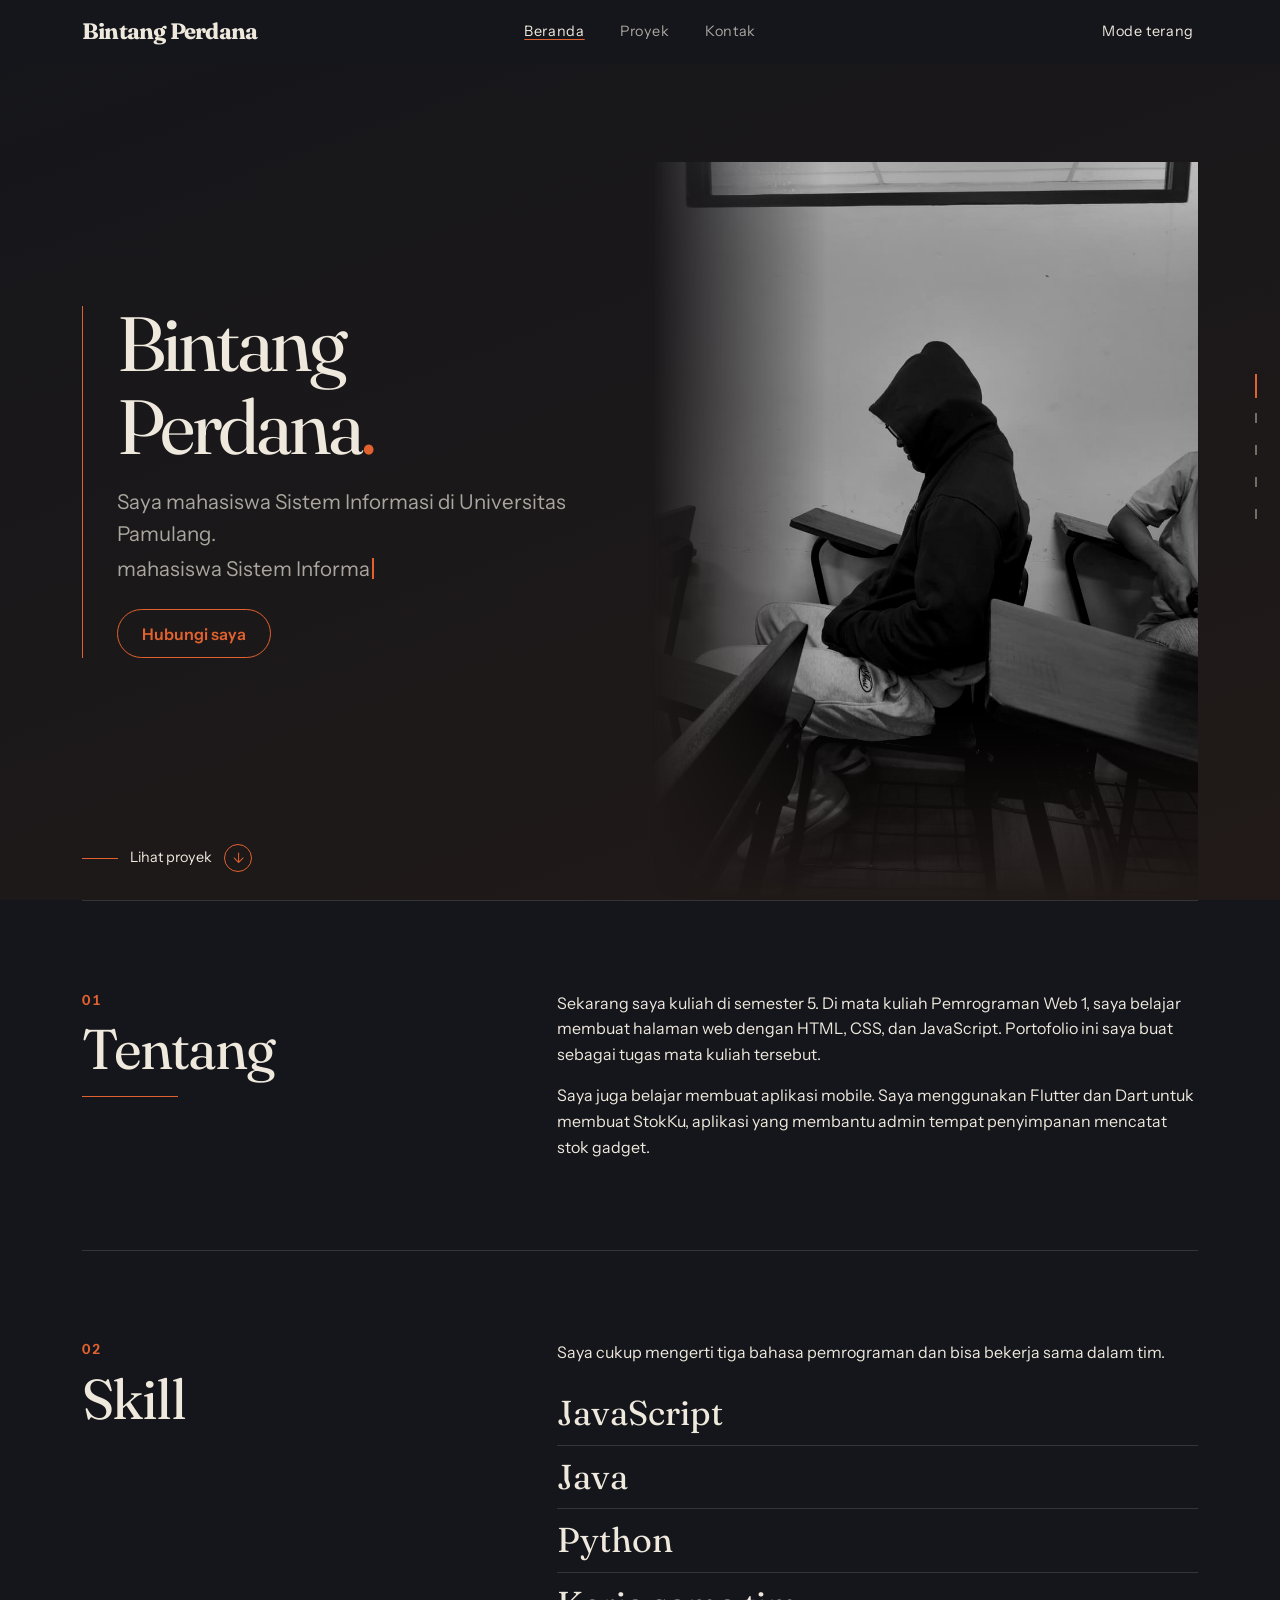
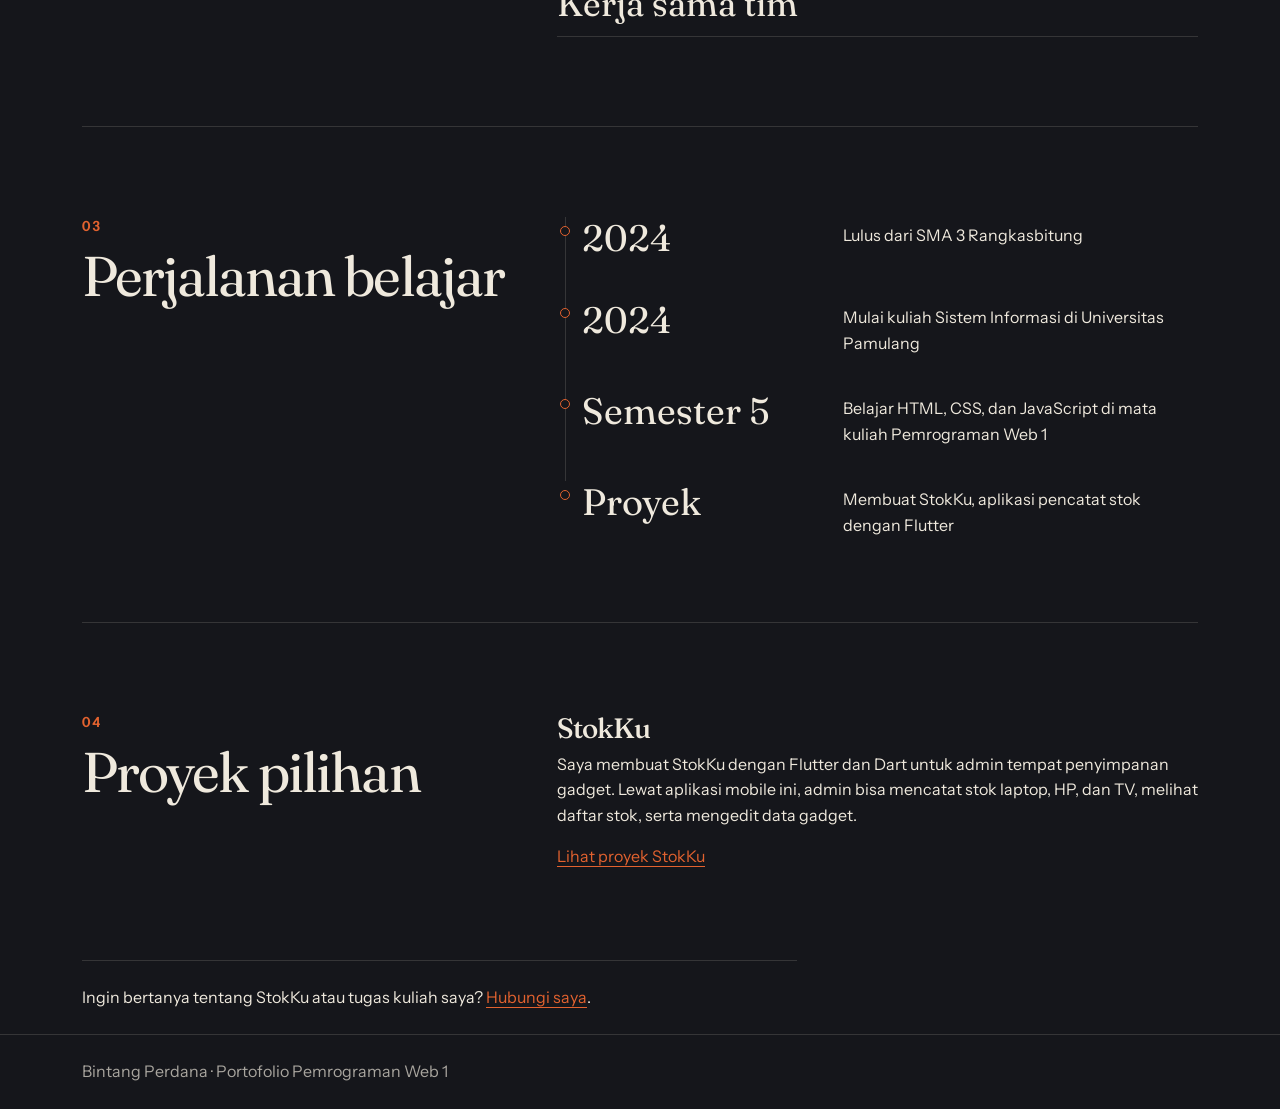
==== commit f25ddba2: "sementara" ====
--- a/index.html
+++ b/index.html
@@ -1,29 +1,67 @@
 <!doctype html>
+<!-- Beranda portofolio Bintang Perdana: navigasi, profil, skill, perjalanan belajar, dan proyek pilihan. -->
 <html lang="id" data-bs-theme="dark">
 <head>
   <meta charset="utf-8">
   <meta name="viewport" content="width=device-width, initial-scale=1">
-  <title>Beranda | Bintang Perdana</title>
-  <meta name="description" content="Portofolio Bintang Perdana, mahasiswa Sistem Informasi Universitas Pamulang. Kenali perjalanan belajar dan proyek aplikasi stok gadget StokKu.">
+
+  <title>Bintang Perdana | Portofolio Mahasiswa Sistem Informasi</title>
+  <meta name="description" content="Portofolio Bintang Perdana, mahasiswa semester 5 Sistem Informasi di Universitas Pamulang. Baca perjalanan belajarnya dan kenali aplikasi stok gadget StokKu.">
+  <meta name="theme-color" content="#15161B" media="(prefers-color-scheme: dark)">
+  <meta name="theme-color" content="#F7F2E9" media="(prefers-color-scheme: light)">
+
+  <meta property="og:title" content="Bintang Perdana | Portofolio Mahasiswa Sistem Informasi">
+  <meta property="og:description" content="Perjalanan belajar Bintang Perdana di Universitas Pamulang dan proyek pilihannya, aplikasi mobile StokKu untuk pencatatan stok gadget.">
+  <meta property="og:type" content="website">
 
   <script>
-    // Terapkan pilihan tema sebelum browser menampilkan halaman.
-    document.documentElement.classList.add("js");
-
-    try {
-      const tema = localStorage.getItem("tema");
-      if (tema === "light" || tema === "dark") {
-        document.documentElement.setAttribute("data-bs-theme", tema);
+    // Terapkan tema dan periksa tujuan transisi sebelum halaman tampil.
+    (() => {
+      const akar = document.documentElement;
+      akar.classList.add("js");
+
+      try {
+        const tema = localStorage.getItem("tema");
+        if (tema === "light" || tema === "dark") {
+          akar.setAttribute("data-bs-theme", tema);
+        }
+      } catch {
+        // Gunakan tema gelap dari HTML jika penyimpanan diblokir.
       }
-    } catch {
-      // Tema gelap dari HTML tetap dipakai jika penyimpanan diblokir.
-    }
+
+      try {
+        const kunci = "portofolio-tujuan-transisi";
+        const tujuan = sessionStorage.getItem(kunci);
+        sessionStorage.removeItem(kunci);
+
+        const kurangiGerakan = window.matchMedia("(prefers-reduced-motion: reduce)").matches;
+        if (tujuan === window.location.href && !kurangiGerakan) {
+          akar.classList.add("masuk-transisi");
+
+          // Buka halaman setelah 1,2 detik meskipun animasi.js gagal dimuat.
+          window.setTimeout(() => akar.classList.remove("masuk-transisi"), 1200);
+        }
+      } catch {
+        // Halaman tetap bisa dibuka jika penyimpanan sesi tidak tersedia.
+      }
+    })();
   </script>
 
   <link rel="icon" type="image/svg+xml" href="data:image/svg+xml,%3Csvg%20xmlns='http://www.w3.org/2000/svg'%20viewBox='0%200%2064%2064'%3E%3Ctext%20x='32'%20y='52'%20text-anchor='middle'%20font-family='Georgia,serif'%20font-size='58'%20font-weight='700'%20fill='%23C2491D'%3EB%3C/text%3E%3C/svg%3E">
+  <link rel="preconnect" href="https://fonts.googleapis.com">
+  <link rel="preconnect" href="https://fonts.gstatic.com" crossorigin>
   <link rel="stylesheet" href="https://fonts.googleapis.com/css2?family=Fraunces:wght@400;700&amp;family=Instrument+Sans:wght@400;600&amp;display=swap">
   <link rel="stylesheet" href="https://cdn.jsdelivr.net/npm/bootstrap@5.3.3/dist/css/bootstrap.min.css" integrity="sha384-QWTKZyjpPEjISv5WaRU9OFeRpok6YctnYmDr5pNlyT2bRjXh0JMhjY6hW+ALEwIH" crossorigin="anonymous">
-  <link rel="stylesheet" href="css/style.css">
+  <link rel="stylesheet" href="css/variabel.css">
+  <link rel="stylesheet" href="css/dasar.css">
+  <link rel="stylesheet" href="css/navbar.css">
+  <link rel="stylesheet" href="css/tombol.css">
+  <link rel="stylesheet" href="css/form.css">
+  <link rel="stylesheet" href="css/modal-carousel.css">
+  <link rel="stylesheet" href="css/kursor-progres.css">
+  <link rel="stylesheet" href="css/footer.css">
+  <link rel="stylesheet" href="css/animasi.css">
+  <link rel="stylesheet" href="css/beranda.css">
 </head>
 <body data-bs-spy="scroll" data-bs-target="#penanda-bagian">
   <a class="visually-hidden-focusable position-absolute top-0 start-0 z-3 bg-body p-2"
@@ -39,7 +77,7 @@
               data-bs-toggle="collapse" data-bs-target="#menu-utama"
               aria-controls="menu-utama" aria-expanded="false"
               aria-label="Buka atau tutup menu">
-        <span class="navbar-toggler-icon"></span>
+        <span class="navbar-toggler-icon" aria-hidden="true"></span>
       </button>
 
       <div class="collapse navbar-collapse" id="menu-utama">
@@ -56,17 +94,16 @@
         </ul>
 
         <button class="btn btn-outline-secondary my-2 my-md-0" type="button"
-                id="tombol-tema" aria-label="Mode gelap" aria-pressed="true">
+                id="tombol-tema" data-tema-toggle aria-pressed="true">
           Mode terang
         </button>
       </div>
     </div>
   </nav>
 
-  <!-- ScrollSpy menandai tautan sesuai bagian Beranda yang sedang dibaca. -->
   <nav id="penanda-bagian" class="nav flex-column d-none d-lg-flex"
        aria-label="Bagian Beranda">
-    <a class="nav-link" href="#hero" aria-label="Ke bagian Hero"></a>
+    <a class="nav-link" href="#hero" aria-label="Ke bagian profil Bintang Perdana"></a>
     <a class="nav-link" href="#tentang" aria-label="Ke bagian Tentang"></a>
     <a class="nav-link" href="#skill" aria-label="Ke bagian Skill"></a>
     <a class="nav-link" href="#perjalanan" aria-label="Ke bagian Perjalanan belajar"></a>
@@ -78,7 +115,7 @@
       <div class="row align-items-lg-stretch gy-4 gy-lg-0">
         <div class="col-12 col-lg-6 hero-kiri">
           <div class="hero-teks">
-            <h1 id="nama-bintang">Bintang Perdana</h1>
+            <h1 id="nama-bintang" aria-label="Bintang Perdana">Bintang Perdana</h1>
             <p class="lead mb-1">Saya mahasiswa Sistem Informasi di Universitas Pamulang.</p>
             <span class="d-block" id="teks-ketik"></span>
 
@@ -95,7 +132,8 @@
 
         <div class="col-12 col-lg-6 hero-kanan">
           <img class="img-fluid foto-hero" src="img/foto-profil.jpg"
-               alt="Foto profil Bintang Perdana">
+               alt="Foto profil Bintang Perdana" width="360" height="240"
+               fetchpriority="high" decoding="async">
         </div>
       </div>
     </header>
@@ -207,6 +245,6 @@
 
   <script src="https://cdn.jsdelivr.net/npm/bootstrap@5.3.3/dist/js/bootstrap.bundle.min.js" integrity="sha384-YvpcrYf0tY3lHB60NNkmXc5s9fDVZLESaAA55NDzOxhy9GkcIdslK1eN7N6jIeHz" crossorigin="anonymous"></script>
   <script src="js/main.js"></script>
-  <script src="js/animasi.js"></script>
+  <script src="js/animasi.js" defer></script>
 </body>
 </html>
--- a/css/variabel.css
+++ b/css/variabel.css
@@ -0,0 +1,102 @@
+/* Warna, ukuran, font, dan variabel Bootstrap.
+   Dipakai di semua halaman. Dimuat setelah Bootstrap. */
+
+:root {
+  --font-judul: "Fraunces", Georgia, serif;
+  --font-isi: "Instrument Sans", Arial, sans-serif;
+
+  --ukuran-nama: clamp(2.5rem, 6vw, 5rem);
+  --ukuran-peran: clamp(1.05rem, 1.6vw, 1.35rem);
+  --ukuran-bagian: clamp(2rem, 4.5vw, 3.5rem);
+  --ukuran-skill: clamp(1.45rem, 2.7vw, 2.25rem);
+  --ukuran-tahun: clamp(1.4rem, 3vw, 2.3rem);
+
+  --tinggi-nav: 4rem;
+  --jarak-hero: clamp(1.25rem, 3vw, 3rem);
+  --jarak-bagian: clamp(3rem, 7vw, 6.5rem);
+  --jarak-timeline: clamp(1.5rem, 4vw, 2.5rem);
+  --jarak-titik: 0.5rem;
+  --diameter-titik: 0.625rem;
+  --tinggi-progres: 4px;
+
+  --durasi-hover: 180ms;
+  --durasi-galeri: 400ms;
+  --durasi-judul: 700ms;
+  --durasi-reveal: 520ms;
+  --durasi-panel: 350ms;
+  --gerak-masuk: cubic-bezier(0.2, 0.7, 0.25, 1);
+}
+
+html[data-bs-theme="dark"] {
+  color-scheme: dark;
+  --latar-awal: #15161B;
+  --latar-akhir: #211A18;
+  --warna-panel: #211F23;
+  --latar-form: rgb(255 255 255 / 4%);
+  --warna-teks: #EFE9DD;
+  --teks-rgb: 239, 233, 221;
+  --latar-rgb: 21, 22, 27;
+  --aksen: #E2622F;
+  --aksen-rgb: 226, 98, 47;
+  --teks-di-aksen: #15161B;
+  --warna-tautan: #E2622F;
+  --tautan-rgb: 226, 98, 47;
+  --latar-badge: #35312F;
+  --teks-badge: #EFE9DD;
+  --latar-sukses: #20352A;
+  --teks-sukses: #D5EBDD;
+  --garis-sukses: #577461;
+  --warna-error: #FFA596;
+  --warna-valid: #A6CFB4;
+}
+
+html[data-bs-theme="light"] {
+  color-scheme: light;
+  --latar-awal: #F7F2E9;
+  --latar-akhir: #EAD8C3;
+  --warna-panel: #F7F2E9;
+  --latar-form: rgb(255 255 255 / 30%);
+  --warna-teks: #1B1D26;
+  --teks-rgb: 27, 29, 38;
+  --latar-rgb: 247, 242, 233;
+  --aksen: #B5421A;
+  --aksen-rgb: 181, 66, 26;
+  --teks-di-aksen: #FFF;
+  --warna-tautan: #993913;
+  --tautan-rgb: 153, 57, 19;
+  --latar-badge: #E3D5C7;
+  --teks-badge: #34291F;
+  --latar-sukses: #E4EFE6;
+  --teks-sukses: #23452E;
+  --garis-sukses: #789581;
+  --warna-error: #932E20;
+  --warna-valid: #315D40;
+}
+
+html[data-bs-theme] {
+  --bs-body-font-family: var(--font-isi);
+  --bs-body-color: var(--warna-teks);
+  --bs-body-color-rgb: var(--teks-rgb);
+  --bs-emphasis-color: var(--warna-teks);
+  --bs-emphasis-color-rgb: var(--teks-rgb);
+  --bs-body-bg: var(--latar-awal);
+  --bs-body-bg-rgb: var(--latar-rgb);
+  --bs-secondary-color: rgba(var(--teks-rgb), 0.68);
+  --bs-secondary-color-rgb: var(--teks-rgb);
+  --bs-border-color: rgba(var(--teks-rgb), 0.15);
+  --bs-primary: var(--aksen);
+  --bs-primary-rgb: var(--aksen-rgb);
+  --bs-link-color: var(--warna-tautan);
+  --bs-link-color-rgb: var(--tautan-rgb);
+  --bs-link-hover-color: var(--warna-teks);
+  --bs-link-hover-color-rgb: var(--teks-rgb);
+  --bs-form-invalid-color: var(--warna-error);
+  --bs-form-invalid-border-color: var(--warna-error);
+  --bs-form-valid-color: var(--warna-valid);
+  --bs-form-valid-border-color: var(--warna-valid);
+  --bs-border-radius: 0.2rem;
+
+  background-color: var(--latar-awal);
+  scroll-padding-top: calc(var(--tinggi-nav) + 1rem);
+  overflow-x: clip;
+}
--- a/css/dasar.css
+++ b/css/dasar.css
@@ -0,0 +1,132 @@
+/* Latar, tipografi, fokus, dan aturan lintas halaman.
+   Dipakai di semua halaman. Dimuat setelah variabel.css. */
+
+body {
+  position: relative;
+  isolation: isolate;
+  min-height: 100vh;
+  min-height: 100svh;
+  background-color: transparent;
+  color: var(--bs-body-color);
+  font-family: var(--font-isi);
+  line-height: 1.6;
+  overflow-wrap: anywhere;
+}
+
+body::before,
+body::after {
+  content: "";
+  position: fixed;
+  inset: 0;
+  z-index: -1;
+  pointer-events: none;
+}
+
+body::before {
+  background: linear-gradient(160deg, #15161B, #211A18);
+  opacity: 1;
+}
+
+body::after {
+  background: linear-gradient(160deg, #F7F2E9, #EAD8C3);
+  opacity: 0;
+}
+
+html[data-bs-theme="light"] body::before {
+  opacity: 0;
+}
+
+html[data-bs-theme="light"] body::after {
+  opacity: 1;
+}
+
+@media (prefers-reduced-motion: no-preference) {
+  html.tema-berpindah,
+  html.tema-berpindah *,
+  html.tema-berpindah *::before,
+  html.tema-berpindah *::after {
+    transition:
+      background-color 450ms ease,
+      color 450ms ease,
+      border-color 450ms ease,
+      fill 450ms ease,
+      stroke 450ms ease,
+      box-shadow 450ms ease;
+  }
+
+  html.tema-berpindah body::before,
+  html.tema-berpindah body::after {
+    transition: opacity 500ms ease;
+  }
+}
+
+::view-transition-old(root),
+::view-transition-new(root) {
+  animation: none;
+  mix-blend-mode: normal;
+}
+
+h1,
+h2,
+h3,
+h4,
+.navbar-brand {
+  font-family: var(--font-judul);
+  letter-spacing: -0.035em;
+}
+
+h1,
+h2,
+h3 {
+  line-height: 1.1;
+}
+
+p {
+  max-width: 65ch;
+}
+
+a {
+  text-underline-offset: 0.22em;
+}
+
+body > a.visually-hidden-focusable:focus {
+  /* Utility z-3 dari Bootstrap memakai !important. */
+  z-index: 1040 !important;
+}
+
+body :is(a, button, input, textarea, [tabindex]):focus-visible {
+  outline: 2px solid var(--aksen);
+  outline-offset: 3px;
+}
+
+body :is(.btn, .navbar-toggler):focus-visible {
+  box-shadow: none;
+}
+
+body[data-bs-spy="scroll"] main section h2,
+.kepala-halaman h1,
+.proyek-unggulan h2 {
+  font-size: var(--ukuran-bagian);
+  font-weight: 400;
+}
+
+.nomor-bagian {
+  display: block;
+  margin-bottom: 0.6rem;
+  color: var(--warna-tautan);
+  font: 600 0.875rem / 1.3 var(--font-isi);
+  letter-spacing: 0.12em;
+  font-variant-numeric: tabular-nums;
+}
+
+.kepala-halaman .lead {
+  max-width: 56ch;
+  color: var(--bs-secondary-color);
+  font-size: var(--ukuran-peran);
+}
+
+.baris-proyek .row > *,
+.proyek-unggulan .row > *,
+.halaman-kontak .row > * {
+  min-width: 0;
+}
--- a/css/navbar.css
+++ b/css/navbar.css
@@ -0,0 +1,100 @@
+/* Navigasi, tombol tema, dan garis bawah untuk menu aktif.
+   Dipakai di semua halaman. Dimuat setelah dasar.css. */
+
+.navbar {
+  min-height: var(--tinggi-nav);
+  --bs-navbar-color: var(--bs-secondary-color);
+  --bs-navbar-active-color: var(--warna-teks);
+  --bs-navbar-hover-color: var(--warna-tautan);
+  --bs-navbar-brand-color: var(--warna-teks);
+  --bs-navbar-brand-hover-color: var(--warna-tautan);
+}
+
+body > .navbar {
+  border-bottom: 1px solid transparent;
+}
+
+body:has(#progress-scroll[style*="--progres:"]:not([style*="--progres: 0;"])) > .navbar {
+  border-bottom-color: var(--bs-border-color);
+}
+
+.navbar-brand {
+  font-size: clamp(1.15rem, 2vw, 1.4rem);
+  font-weight: 700;
+}
+
+.navbar .nav-link,
+[data-tema-toggle] {
+  font-size: 0.9rem;
+  letter-spacing: 0.045em;
+}
+
+.navbar .nav-link {
+  text-decoration: none;
+}
+
+.navbar .nav-link.active {
+  text-decoration: underline;
+  text-decoration-color: var(--aksen);
+  text-decoration-thickness: 1px;
+  text-underline-offset: 0.4em;
+}
+
+[data-tema-toggle] {
+  padding: 0.55rem 0.25rem;
+  border: 0;
+  background: transparent;
+  color: var(--warna-teks);
+  box-shadow: none;
+}
+
+[data-tema-toggle]:is(:hover, :focus-visible) {
+  color: var(--warna-tautan);
+  text-decoration: underline;
+}
+
+.navbar-toggler {
+  min-height: 2.75rem;
+}
+
+@media (max-width: 767.98px) {
+  .navbar-collapse {
+    background-color: var(--latar-awal);
+  }
+
+  .navbar-nav {
+    padding-block: 0.75rem 0.25rem;
+  }
+
+  .navbar .nav-link {
+    padding-block: 0.7rem;
+  }
+
+  [data-tema-toggle] {
+    padding-inline: 0;
+  }
+}
+
+@media (min-width: 768px) {
+  .navbar > .container {
+    position: relative;
+  }
+
+  .navbar .navbar-nav {
+    position: absolute;
+    left: 50%;
+    transform: translateX(-50%);
+    gap: clamp(0.5rem, 1.5vw, 1.75rem);
+  }
+
+  .navbar-collapse {
+    justify-content: flex-end;
+  }
+}
+
+/* Garis bawah tetap terlihat pada kedua label saat teks menu aktif berguling. */
+.navbar .nav-link.active .guling > span {
+  text-decoration: underline;
+  text-decoration-color: var(--aksen);
+  text-underline-offset: 0.2em;
+}
--- a/css/tombol.css
+++ b/css/tombol.css
@@ -0,0 +1,110 @@
+/* Tampilan tombol Bootstrap, tombol kontak, sapuan warna, dan label berguling.
+   Dipakai di semua halaman. Dimuat setelah navbar.css. */
+
+.btn-primary,
+.btn-outline-primary {
+  --bs-btn-hover-color: var(--teks-di-aksen);
+  --bs-btn-hover-bg: var(--aksen);
+  --bs-btn-hover-border-color: var(--aksen);
+  --bs-btn-active-color: var(--teks-di-aksen);
+  --bs-btn-active-bg: var(--aksen);
+  --bs-btn-active-border-color: var(--aksen);
+  --bs-btn-focus-shadow-rgb: var(--aksen-rgb);
+}
+
+.btn-primary {
+  --bs-btn-color: var(--teks-di-aksen);
+  --bs-btn-bg: var(--aksen);
+  --bs-btn-border-color: var(--aksen);
+  --bs-btn-disabled-color: var(--teks-di-aksen);
+  --bs-btn-disabled-bg: var(--aksen);
+  --bs-btn-disabled-border-color: var(--aksen);
+}
+
+.btn-outline-primary {
+  --bs-btn-color: var(--warna-tautan);
+  --bs-btn-border-color: var(--aksen);
+}
+
+.btn-outline-secondary {
+  --bs-btn-color: var(--warna-teks);
+  --bs-btn-border-color: var(--bs-secondary-color);
+  --bs-btn-hover-bg: var(--warna-teks);
+  --bs-btn-hover-border-color: var(--warna-teks);
+  --bs-btn-hover-color: var(--latar-awal);
+  --bs-btn-active-bg: var(--warna-teks);
+  --bs-btn-active-color: var(--latar-awal);
+}
+
+#salin-email,
+#form-kontak button[type="submit"] {
+  min-height: 44px;
+  padding: 0.5rem 1.1rem;
+  border: 1px solid var(--aksen);
+  border-radius: 999px;
+}
+
+/* Kedua label berbagi satu tempat agar ukuran tombol tetap stabil. */
+.guling {
+  display: inline-grid;
+  vertical-align: middle;
+  overflow: hidden;
+}
+
+.guling__asli,
+.guling__salinan {
+  grid-area: 1 / 1;
+}
+
+.guling__salinan {
+  translate: 0 100%;
+}
+
+@media (hover: hover) and (pointer: fine) and (prefers-reduced-motion: no-preference) {
+  .guling__asli,
+  .guling__salinan {
+    transition: translate 400ms var(--gerak-masuk);
+  }
+
+  /* Label bisa berada langsung di tombol atau di dalam span bersama ikon. */
+  :is(a, button):is(:hover, :focus-visible) > .guling > .guling__asli,
+  :is(a, button):is(:hover, :focus-visible) > span > .guling > .guling__asli {
+    translate: 0 -100%;
+  }
+
+  :is(a, button):is(:hover, :focus-visible) > .guling > .guling__salinan,
+  :is(a, button):is(:hover, :focus-visible) > span > .guling > .guling__salinan {
+    translate: 0 0;
+  }
+
+  /* Lapisan warna bergerak di belakang isi tombol, dari tepi kiri. */
+  .sapuan {
+    isolation: isolate;
+    position: relative;
+    overflow: hidden;
+  }
+
+  .sapuan::before {
+    content: "";
+    position: absolute;
+    inset: 0;
+    z-index: -1;
+    background: var(--aksen);
+    scale: 0 1;
+    transform-origin: left;
+    transition: scale 260ms ease;
+  }
+
+  .btn.sapuan:is(:hover, :focus-visible) {
+    background-color: transparent;
+    color: var(--teks-di-aksen);
+  }
+
+  .sapuan:is(:hover, :focus-visible)::before {
+    scale: 1;
+  }
+
+  .sapuan:active {
+    scale: 0.97;
+  }
+}
--- a/css/form.css
+++ b/css/form.css
@@ -0,0 +1,42 @@
+/* Label, kolom, fokus, dan pesan validasi untuk formulir Kontak.
+   Dimuat di semua halaman setelah tombol.css. */
+
+.label-kontak,
+#form-kontak .form-label {
+  color: var(--bs-secondary-color);
+  font-size: 0.85rem;
+  font-weight: 600;
+  letter-spacing: 0.065em;
+}
+
+#form-kontak .kolom-form:focus-within .form-label {
+  color: var(--warna-tautan);
+}
+
+#form-kontak .form-control {
+  min-width: 0;
+  padding: 0.9rem 1rem;
+  border: 1px solid var(--bs-border-color);
+  border-radius: 12px;
+  background-color: rgba(var(--teks-rgb), 0.035);
+  color: var(--warna-teks);
+}
+
+#form-kontak textarea {
+  min-height: 160px;
+  resize: vertical;
+}
+
+#form-kontak .form-control.is-invalid,
+#form-kontak.was-validated .form-control:invalid {
+  border-color: var(--warna-error);
+}
+
+#form-kontak .form-control:focus {
+  border-color: var(--aksen);
+  box-shadow: 0 0 0 4px rgba(var(--aksen-rgb), 0.18);
+}
+
+#form-kontak .invalid-feedback {
+  color: var(--warna-error);
+}
--- a/css/modal-carousel.css
+++ b/css/modal-carousel.css
@@ -0,0 +1,107 @@
+/* Mengatur badge, modal, dan carousel di Proyek serta alert dan toast di Kontak.
+   Dimuat di semua halaman setelah form.css. */
+
+.badge.text-bg-secondary {
+  color: var(--teks-badge) !important;
+  background-color: var(--latar-badge) !important;
+}
+
+.alert-success {
+  --bs-alert-color: var(--teks-sukses);
+  --bs-alert-bg: var(--latar-sukses);
+  --bs-alert-border-color: var(--garis-sukses);
+}
+
+#modal-proyek {
+  --bs-modal-bg: var(--warna-panel);
+  --bs-modal-color: var(--warna-teks);
+  --bs-modal-border-color: var(--bs-border-color);
+  --bs-modal-header-border-color: var(--bs-border-color);
+  --bs-modal-footer-border-color: var(--bs-border-color);
+  --bs-modal-border-radius: 0.25rem;
+}
+
+#modal-proyek .modal-title {
+  font-family: var(--font-judul);
+  font-weight: 400;
+}
+
+#modal-proyek .tutup-modal,
+#modal-proyek .modal-footer .btn-secondary {
+  --bs-btn-color: var(--teks-badge);
+  --bs-btn-bg: var(--latar-badge);
+  --bs-btn-border-color: var(--bs-secondary-color);
+  --bs-btn-hover-color: var(--latar-awal);
+  --bs-btn-hover-bg: var(--warna-teks);
+  --bs-btn-hover-border-color: var(--warna-teks);
+  --bs-btn-active-color: var(--teks-di-aksen);
+  --bs-btn-active-bg: var(--aksen);
+  --bs-btn-active-border-color: var(--aksen);
+}
+
+#modal-proyek .tutup-modal {
+  flex-shrink: 0;
+  width: 2.75rem;
+  height: 2.75rem;
+  padding: 0;
+  margin-inline-start: 1rem;
+  font-size: 1.65rem;
+  line-height: 1;
+}
+
+#modal-proyek :is(.tutup-modal, .btn-secondary):focus-visible {
+  background-color: var(--warna-teks);
+  color: var(--latar-awal);
+  outline: 2px solid var(--aksen);
+}
+
+#modal-gambar img {
+  width: auto;
+  height: auto;
+  max-width: 100%;
+  max-height: 60vh;
+  max-height: 60svh;
+  object-fit: contain;
+}
+
+#carousel-proyek .carousel-indicators {
+  position: static;
+  gap: 0.2rem;
+  margin: 0 0 0.5rem;
+}
+
+#carousel-proyek .carousel-indicators [data-bs-target] {
+  background-color: var(--warna-teks);
+}
+
+#carousel-proyek .carousel-indicators .active {
+  background-color: var(--aksen);
+}
+
+#carousel-proyek :is(.carousel-control-prev, .carousel-control-next) {
+  top: 2rem;
+  width: clamp(2.75rem, 12%, 5rem);
+  opacity: 1;
+}
+
+#carousel-proyek :is(.carousel-control-prev-icon, .carousel-control-next-icon) {
+  width: 2.5rem;
+  height: 2.5rem;
+  border: 1px solid rgb(255 255 255 / 65%);
+  border-radius: 50%;
+  background-color: rgb(16 16 18 / 84%);
+  background-size: 55% 55%;
+  filter: none;
+}
+
+#carousel-proyek button:focus-visible {
+  outline-offset: -2px;
+}
+
+#toast-salin-email {
+  --bs-toast-bg: var(--warna-panel);
+  --bs-toast-color: var(--warna-teks);
+  --bs-toast-border-color: var(--bs-border-color);
+  max-width: calc(100vw - 2rem);
+  box-shadow: none;
+}
--- a/css/kursor-progres.css
+++ b/css/kursor-progres.css
@@ -0,0 +1,107 @@
+/* Mengatur kursor, garis progres scroll, tombol kembali ke atas, dan panel transisi halaman.
+   Dipakai di semua halaman. Dimuat setelah modal-carousel.css. */
+
+#progress-scroll {
+  position: fixed;
+  z-index: 1031;
+  inset: 0 0 auto;
+  height: var(--tinggi-progres);
+  background-color: var(--aksen);
+  transform: scaleX(var(--progres, 0));
+  transform-origin: left;
+  pointer-events: none;
+}
+
+#kembali-ke-atas {
+  position: fixed;
+  z-index: 1010;
+  right: max(1rem, env(safe-area-inset-right));
+  bottom: max(1rem, env(safe-area-inset-bottom));
+}
+
+#kembali-ke-atas:is(:hover, :focus-visible, :active) {
+  color: var(--warna-tautan);
+  border-color: var(--aksen);
+}
+
+.panel-halaman,
+.kursor-kecil {
+  display: none;
+}
+
+@media (prefers-reduced-motion: no-preference) {
+  html.js.masuk-transisi::after {
+    content: "";
+    position: fixed;
+    inset: 0;
+    z-index: 1090;
+    background-color: var(--latar-awal);
+    pointer-events: none;
+  }
+
+  html.js .panel-halaman {
+    position: fixed;
+    inset: 0;
+    z-index: 1090;
+    display: block;
+    visibility: hidden;
+    background-color: var(--latar-awal);
+    pointer-events: none;
+  }
+
+  html.js .panel-halaman.panel-menutup {
+    visibility: visible;
+    border-right: 3px solid var(--aksen);
+    animation: tutup-halaman var(--durasi-panel) ease-in-out both;
+    pointer-events: auto;
+  }
+
+  html.js .panel-halaman.panel-membuka {
+    visibility: visible;
+    border-left: 3px solid var(--aksen);
+    animation: buka-halaman var(--durasi-panel) ease-out both;
+  }
+}
+
+@media (hover: hover) and (pointer: fine) and (prefers-reduced-motion: no-preference) {
+  html.js .kursor-kecil {
+    position: fixed;
+    top: 0;
+    left: 0;
+    z-index: 1100;
+    display: block;
+    width: 0;
+    height: 0;
+    opacity: 0;
+    pointer-events: none;
+    transition: opacity var(--durasi-hover);
+  }
+
+  html.js .kursor-kecil.terlihat {
+    opacity: 1;
+  }
+
+  html.js .kursor-kecil::before {
+    content: "";
+    position: absolute;
+    width: 12px;
+    height: 12px;
+    translate: -50% -50%;
+    scale: 1;
+    border-radius: 50%;
+    background-color: var(--aksen);
+    opacity: 0.8;
+    transition: scale var(--durasi-hover) ease-out;
+  }
+
+  html.js .kursor-kecil.di-atas-kontrol::before {
+    scale: 2.5;
+  }
+}
+
+@media (prefers-reduced-motion: reduce) {
+  .panel-halaman,
+  .kursor-kecil {
+    display: none;
+  }
+}
--- a/css/footer.css
+++ b/css/footer.css
@@ -0,0 +1,6 @@
+/* Warna teks footer.
+   Dipakai di semua halaman. Dimuat setelah kursor-progres.css. */
+
+body > footer {
+  color: var(--bs-secondary-color);
+}
--- a/css/animasi.css
+++ b/css/animasi.css
@@ -0,0 +1,272 @@
+/* Gerakan, masker, dan aturan pengurangan gerakan.
+   Dipakai di semua halaman. Dimuat setelah footer.css. */
+
+html.js .masker-judul,
+html.js .masker-bagian {
+  display: block;
+  overflow: hidden;
+  padding-block: 0.08em 0.15em;
+  margin-block: -0.08em -0.15em;
+}
+
+html.js .baris-judul,
+html.js .isi-masker-bagian {
+  display: block;
+}
+
+html.js .hero h1.judul-berbaris::after {
+  content: none;
+}
+
+html.js .masker-judul:last-child .baris-judul::after {
+  content: ".";
+  content: "." / "";
+  color: var(--aksen);
+}
+
+html.arah-bawah {
+  --arah-halaman: 1;
+}
+
+html.arah-atas {
+  --arah-halaman: -1;
+}
+
+@keyframes garis-hero {
+  from { scale: 1 0; }
+  to { scale: 1 1; }
+}
+
+@keyframes kata-hero {
+  from { translate: 0 115%; }
+  to { translate: 0 0; }
+}
+
+@keyframes isi-hero {
+  from {
+    opacity: 0;
+    translate: 0 0.55rem;
+  }
+  to {
+    opacity: 1;
+    translate: 0 0;
+  }
+}
+
+@keyframes foto-masuk {
+  from {
+    opacity: 0;
+    scale: 1.04;
+  }
+  to {
+    opacity: 1;
+    scale: 1;
+  }
+}
+
+@keyframes kedip-ketik {
+  0%, 45% { opacity: 1; }
+  55%, 100% { opacity: 0; }
+}
+
+@keyframes masuk-paragraf {
+  from {
+    opacity: 0;
+    translate: 0 calc(var(--arah-masuk, var(--arah-halaman, 1)) * 0.8rem);
+  }
+  to {
+    opacity: 1;
+    translate: 0 0;
+  }
+}
+
+@keyframes masuk-baris {
+  from {
+    opacity: 0;
+    translate: -0.65rem calc(var(--arah-masuk, var(--arah-halaman, 1)) * 0.25rem);
+  }
+  to {
+    opacity: 1;
+    translate: 0 0;
+  }
+}
+
+@keyframes masuk-gambar {
+  from {
+    opacity: 0.25;
+    scale: 0.96;
+  }
+  to {
+    opacity: 1;
+    scale: 1;
+  }
+}
+
+@keyframes masuk-judul-bagian {
+  from {
+    translate: 0 calc(var(--arah-masuk, var(--arah-halaman, 1)) * 110%);
+  }
+  to {
+    translate: 0 0;
+  }
+}
+
+@keyframes gambar-garis {
+  from { scale: 0 1; }
+  to { scale: 1 1; }
+}
+
+@keyframes masuk-filter {
+  from {
+    opacity: 0;
+    translate: 0 0.75rem;
+  }
+  to {
+    opacity: 1;
+    translate: 0 0;
+  }
+}
+
+@keyframes tutup-halaman {
+  from { translate: -100% 0; }
+  to { translate: 0 0; }
+}
+
+@keyframes buka-halaman {
+  from { translate: 0 0; }
+  to { translate: 100% 0; }
+}
+
+@media (prefers-reduced-motion: no-preference) {
+  html.js.reveal-aktif {
+    --waktu-masuk: var(--durasi-reveal) var(--gerak-masuk);
+  }
+
+  html.js.reveal-aktif a[data-reveal] {
+    display: inline-block;
+    max-width: 100%;
+  }
+
+  html.js.reveal-aktif [data-reveal="naik"].is-visible:not(:focus-within):not(.filter-masuk) {
+    animation: masuk-paragraf var(--waktu-masuk) var(--delay, 0ms) backwards;
+  }
+
+  html.js.reveal-aktif [data-reveal="geser"].is-visible:not(:focus-within):not(.filter-masuk) {
+    animation: masuk-baris var(--waktu-masuk) var(--delay, 0ms) backwards;
+  }
+
+  html.js.reveal-aktif img[data-reveal="skala"].is-visible,
+  html.js.reveal-aktif figure[data-reveal="skala"].is-visible:not(:focus-within) > img {
+    animation: masuk-gambar var(--waktu-masuk) var(--delay, 0ms) backwards;
+  }
+
+  html.js.reveal-aktif .is-visible > .masker-bagian > .isi-masker-bagian {
+    animation: masuk-judul-bagian var(--waktu-masuk) var(--delay, 0ms) backwards;
+  }
+
+  html.js.reveal-aktif :is(h1, h2, h3)[data-reveal="garis"]::after {
+    content: "";
+    display: block;
+    width: min(100%, 6rem);
+    height: 1px;
+    margin-top: 1rem;
+    background-color: var(--aksen);
+    transform-origin: left;
+  }
+
+  html.js.reveal-aktif .is-visible[data-reveal="garis"]::after,
+  html.js.reveal-aktif hr.is-visible[data-reveal="garis"] {
+    transform-origin: left;
+    animation: gambar-garis var(--waktu-masuk) var(--delay, 0ms) backwards;
+  }
+
+  /* Setelah filter berubah, aturan ini juga menjangkau artikel di dalam indeks proyek. */
+  html.js #daftar-proyek article.filter-masuk {
+    animation: masuk-filter 420ms var(--gerak-masuk) var(--jeda-filter, 0ms) backwards;
+  }
+
+  html.js.reveal-aktif [data-reveal]:focus-within {
+    opacity: 1;
+  }
+
+  html.js .timeline-siap::before {
+    content: "";
+    position: absolute;
+    top: var(--awal-garis, 0);
+    left: var(--jarak-titik);
+    width: 1px;
+    height: var(--panjang-garis, 0px);
+    background-color: var(--aksen);
+    scale: 1 var(--progres, 0);
+    transform-origin: top;
+    pointer-events: none;
+  }
+
+  html.js .timeline-siap > li::before {
+    border: 1px solid var(--aksen);
+    background-color: var(--latar-awal);
+  }
+
+  html.js .timeline-siap > li::after {
+    content: "";
+    position: absolute;
+    top: 0.55em;
+    left: -1px;
+    width: var(--diameter-titik);
+    height: var(--diameter-titik);
+    translate: -50% 0;
+    scale: 0;
+    border-radius: 50%;
+    background-color: var(--aksen);
+    transition: scale 240ms var(--gerak-masuk);
+  }
+
+  html.js .timeline-siap > li.is-aktif::after {
+    scale: 1;
+  }
+
+  html.js .timeline-siap > li > strong,
+  html.js .timeline-siap > li > span {
+    transition:
+      opacity var(--durasi-reveal) var(--gerak-masuk),
+      translate var(--durasi-reveal) var(--gerak-masuk);
+  }
+
+  html.js .timeline-siap > li:not(.is-aktif) > strong {
+    opacity: 0;
+    translate: -0.5rem 0;
+  }
+
+  html.js .timeline-siap > li:not(.is-aktif) > span {
+    opacity: 0;
+    translate: 0 0.4rem;
+  }
+
+  html.js .timeline-siap > li.is-aktif > span {
+    transition-delay: 80ms;
+  }
+}
+
+@media (hover: hover) and (prefers-reduced-motion: no-preference) {
+  .teks-proyek,
+  .panah-detail,
+  .thumbnail-proyek,
+  .tautan-kontak::after,
+  .nilai-kontak,
+  .panah-kontak {
+    transition: transform var(--durasi-hover) var(--gerak-masuk);
+  }
+}
+
+@media (prefers-reduced-motion: reduce) {
+  html {
+    scroll-behavior: auto;
+  }
+
+  *,
+  *::before,
+  *::after {
+    animation: none !important;
+    transition: none !important;
+  }
+}
--- a/css/beranda.css
+++ b/css/beranda.css
@@ -0,0 +1,284 @@
+/* Hero, penanda bagian, skill, dan timeline.
+   Dipakai di halaman Beranda. Dimuat setelah animasi.css. */
+
+.hero {
+  position: relative;
+}
+
+.hero-kiri {
+  display: flex;
+  flex-direction: column;
+  align-items: flex-start;
+  justify-content: center;
+  min-width: 0;
+  padding-block: var(--jarak-hero);
+}
+
+.hero-teks {
+  position: relative;
+  width: 100%;
+  padding-inline-start: clamp(1rem, 2.7vw, 2.75rem);
+}
+
+.hero-teks::before {
+  content: "";
+  position: absolute;
+  inset: 0 auto 0 0;
+  width: 1px;
+  background-color: var(--aksen);
+  transform-origin: top;
+}
+
+.hero h1 {
+  margin-bottom: 1.25rem;
+  font-size: var(--ukuran-nama);
+  font-weight: 400;
+  line-height: 1;
+  letter-spacing: -0.045em;
+}
+
+.hero h1::after {
+  content: ".";
+  content: "." / "";
+  color: var(--aksen);
+}
+
+.hero .lead,
+#teks-ketik {
+  color: var(--bs-secondary-color);
+  font-size: var(--ukuran-peran);
+  font-weight: 400;
+  line-height: 1.55;
+}
+
+#teks-ketik:not(:empty) {
+  min-height: 1.55em;
+}
+
+.hero .btn-outline-primary {
+  padding-block: 0.65rem;
+  font-weight: 600;
+  --bs-btn-color: var(--aksen);
+}
+
+.hero-lihat-proyek {
+  display: inline-flex;
+  align-items: center;
+  align-self: flex-start;
+  gap: 0.75rem;
+  min-height: 2.75rem;
+  margin-top: 1.75rem;
+  color: var(--warna-teks);
+  font-size: 0.9rem;
+  text-decoration: none;
+}
+
+.hero-lihat-proyek::before {
+  content: "";
+  width: 2.25rem;
+  height: 1px;
+  background-color: var(--aksen);
+}
+
+.panah-proyek {
+  display: inline-grid;
+  width: 1.75rem;
+  height: 1.75rem;
+  place-items: center;
+  border: 1px solid var(--aksen);
+  border-radius: 50%;
+  color: var(--warna-tautan);
+  line-height: 1;
+}
+
+.hero-lihat-proyek:hover {
+  color: var(--warna-tautan);
+}
+
+.hero-kanan {
+  display: flex;
+  align-items: flex-end;
+  justify-content: flex-end;
+  min-width: 0;
+}
+
+.foto-hero {
+  display: block;
+  width: 100%;
+  height: 55vh;
+  height: 55svh;
+  border: 0;
+  border-radius: 0;
+  object-fit: cover;
+  object-position: top center;
+  filter: grayscale(1) contrast(1.1) brightness(0.95);
+  -webkit-mask-image: linear-gradient(to bottom, transparent, black 16%, black 85%, transparent);
+  mask-image: linear-gradient(to bottom, transparent, black 16%, black 85%, transparent);
+}
+
+#penanda-bagian {
+  position: fixed;
+  z-index: 1010;
+  inset-inline-end: clamp(0.25rem, 0.75vw, 1rem);
+  top: 50%;
+  transform: translateY(-50%);
+  align-items: center;
+}
+
+#penanda-bagian .nav-link {
+  display: grid;
+  width: 1.75rem;
+  height: 2rem;
+  padding: 0;
+  place-items: center;
+}
+
+#penanda-bagian .nav-link::before {
+  content: "";
+  width: 2px;
+  height: 0.6rem;
+  background-color: var(--bs-secondary-color);
+  opacity: 0.6;
+}
+
+#penanda-bagian .nav-link.active::before {
+  height: 1.5rem;
+  background-color: var(--aksen);
+  opacity: 1;
+}
+
+body[data-bs-spy="scroll"] main > section {
+  /* Jarak bagian menggantikan utility py-5. */
+  padding-block: var(--jarak-bagian) !important;
+}
+
+#skill li {
+  font: 400 var(--ukuran-skill) / 1.35 var(--font-judul);
+}
+
+#skill li > span {
+  display: inline-block;
+}
+
+.timeline {
+  position: relative;
+  padding: 0;
+}
+
+.timeline > li {
+  position: relative;
+  display: grid;
+  gap: 0.25rem;
+  margin-inline-start: var(--jarak-titik);
+  padding: 0 0 var(--jarak-timeline) 1.5rem;
+  border-inline-start: 1px solid var(--bs-border-color);
+}
+
+.timeline > li:last-child {
+  padding-bottom: 0;
+  border-color: transparent;
+}
+
+.timeline > li::before {
+  content: "";
+  position: absolute;
+  top: 0.55em;
+  left: -1px;
+  width: var(--diameter-titik);
+  height: var(--diameter-titik);
+  transform: translateX(-50%);
+  border-radius: 50%;
+  background-color: var(--aksen);
+}
+
+.timeline strong {
+  font: 400 var(--ukuran-tahun) / 1.15 var(--font-judul);
+}
+
+@media (min-width: 768px) {
+  .timeline > li {
+    grid-template-columns: minmax(6.5rem, 0.8fr) minmax(0, 1.2fr);
+    column-gap: 1rem;
+  }
+}
+
+@media (min-width: 992px) {
+  .hero > .row {
+    min-height: calc(100vh - var(--tinggi-nav));
+    min-height: calc(100svh - var(--tinggi-nav));
+  }
+
+  .hero-kiri {
+    position: relative;
+    padding-block: 5rem;
+  }
+
+  .hero-lihat-proyek {
+    position: absolute;
+    bottom: 1.25rem;
+    margin-top: 0;
+  }
+
+  .foto-hero {
+    height: 82vh;
+    height: 82svh;
+    max-height: calc(100svh - var(--tinggi-nav));
+    -webkit-mask-image:
+      linear-gradient(to right, transparent, black 32%),
+      linear-gradient(to top, transparent, black 26%);
+    mask-image:
+      linear-gradient(to right, transparent, black 32%),
+      linear-gradient(to top, transparent, black 26%);
+    -webkit-mask-composite: source-in;
+    mask-composite: intersect;
+  }
+}
+
+@media (prefers-reduced-motion: no-preference) {
+  html.js .hero-siap .hero-teks::before {
+    animation: garis-hero 480ms var(--gerak-masuk) backwards;
+  }
+
+  html.js .hero-siap .baris-judul {
+    animation: kata-hero var(--durasi-judul) var(--gerak-masuk) backwards;
+    animation-delay: calc(100ms + var(--urutan-kata, 0) * 120ms);
+  }
+
+  html.js .hero-siap .lead {
+    animation: isi-hero 450ms var(--gerak-masuk) 330ms backwards;
+  }
+
+  html.js .hero-siap #teks-ketik {
+    animation: isi-hero 450ms var(--gerak-masuk) 430ms backwards;
+  }
+
+  html.js .hero-siap .hero-teks .btn:not(:focus-visible) {
+    animation: isi-hero 450ms var(--gerak-masuk) 530ms backwards;
+  }
+
+  html.js .hero-siap .hero-lihat-proyek:not(:focus-visible) {
+    animation: isi-hero 450ms var(--gerak-masuk) 620ms backwards;
+  }
+
+  html.js .hero-siap .foto-hero {
+    transform-origin: bottom center;
+    animation: foto-masuk 1s var(--gerak-masuk) 160ms backwards;
+  }
+
+  html.js #teks-ketik.sedang-mengetik > [aria-hidden="true"]::after {
+    content: "";
+    display: inline-block;
+    width: 2px;
+    height: 1em;
+    margin-inline-start: 0.12em;
+    vertical-align: -0.12em;
+    background-color: var(--aksen);
+    animation: kedip-ketik 1s steps(1, end) infinite;
+  }
+}
+
+@media (hover: hover) and (prefers-reduced-motion: no-preference) {
+  #skill li:hover > span {
+    transform: translateX(0.4rem);
+  }
+}
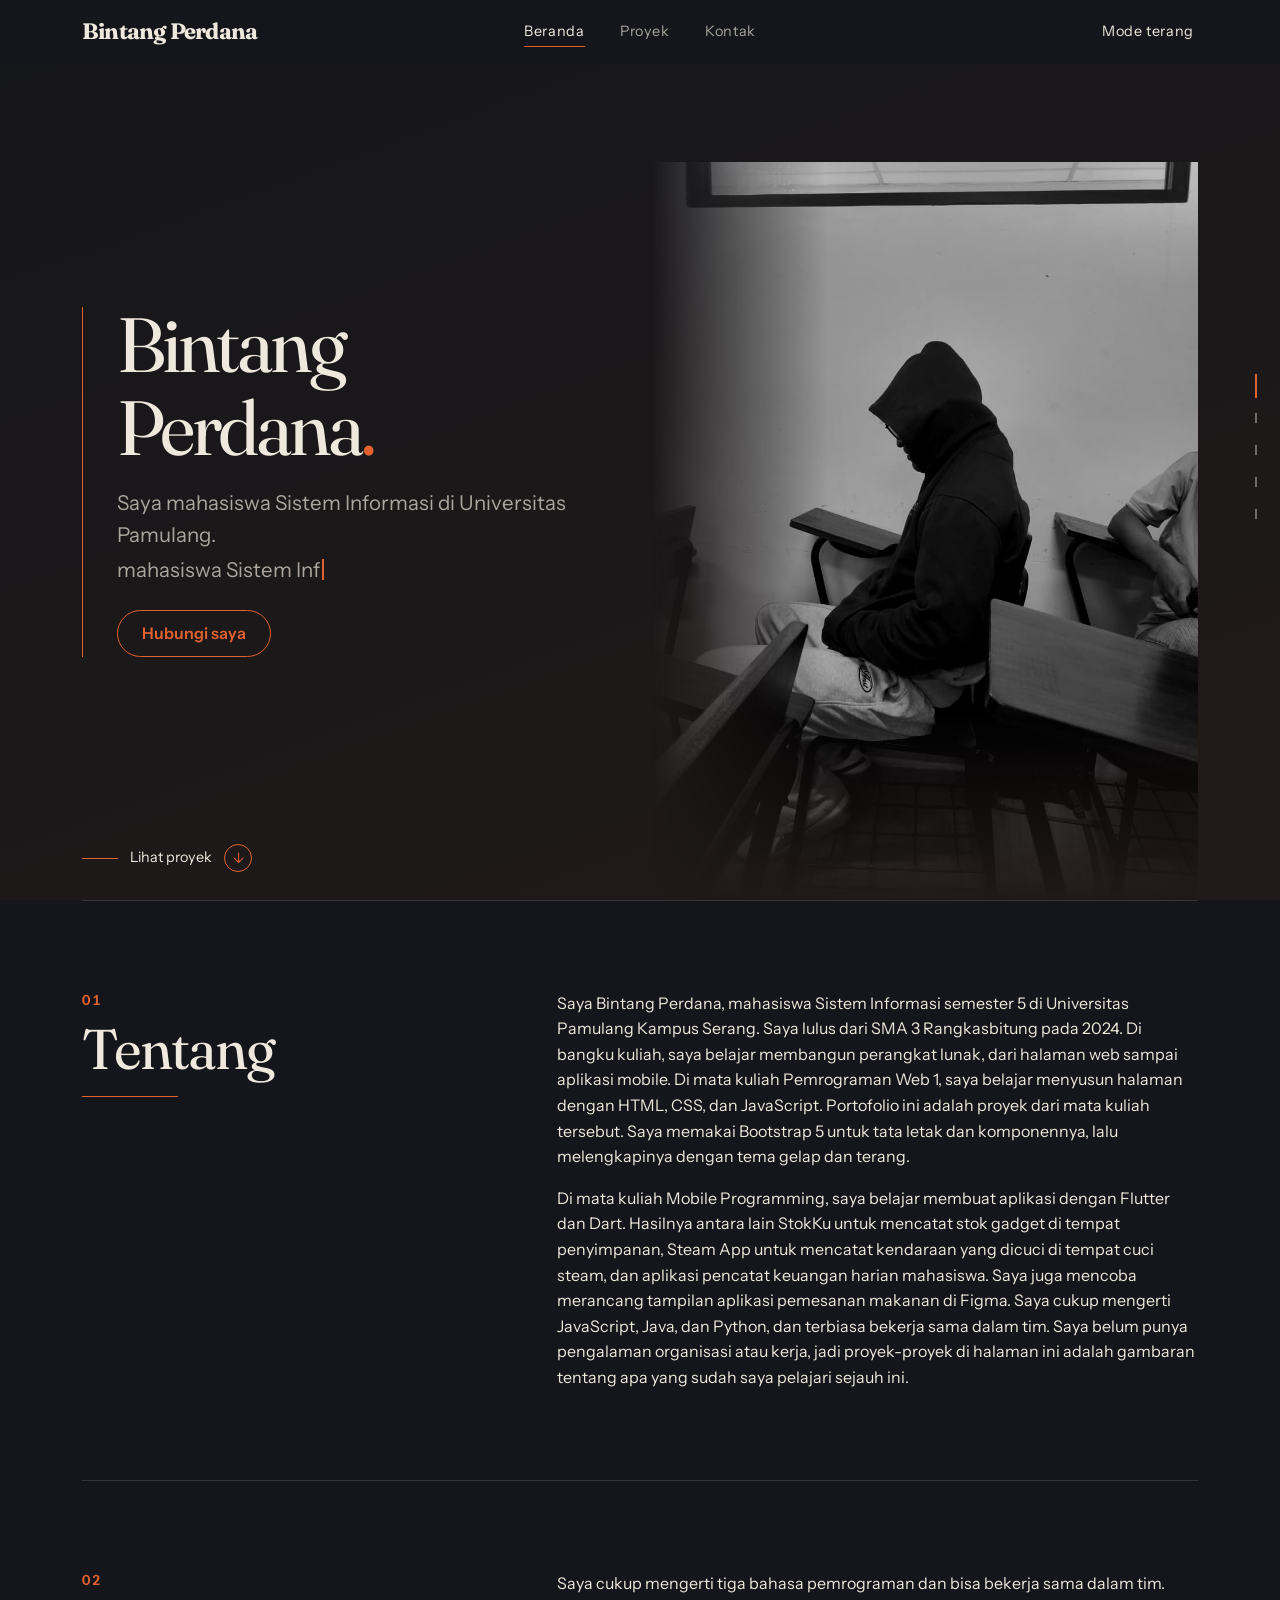
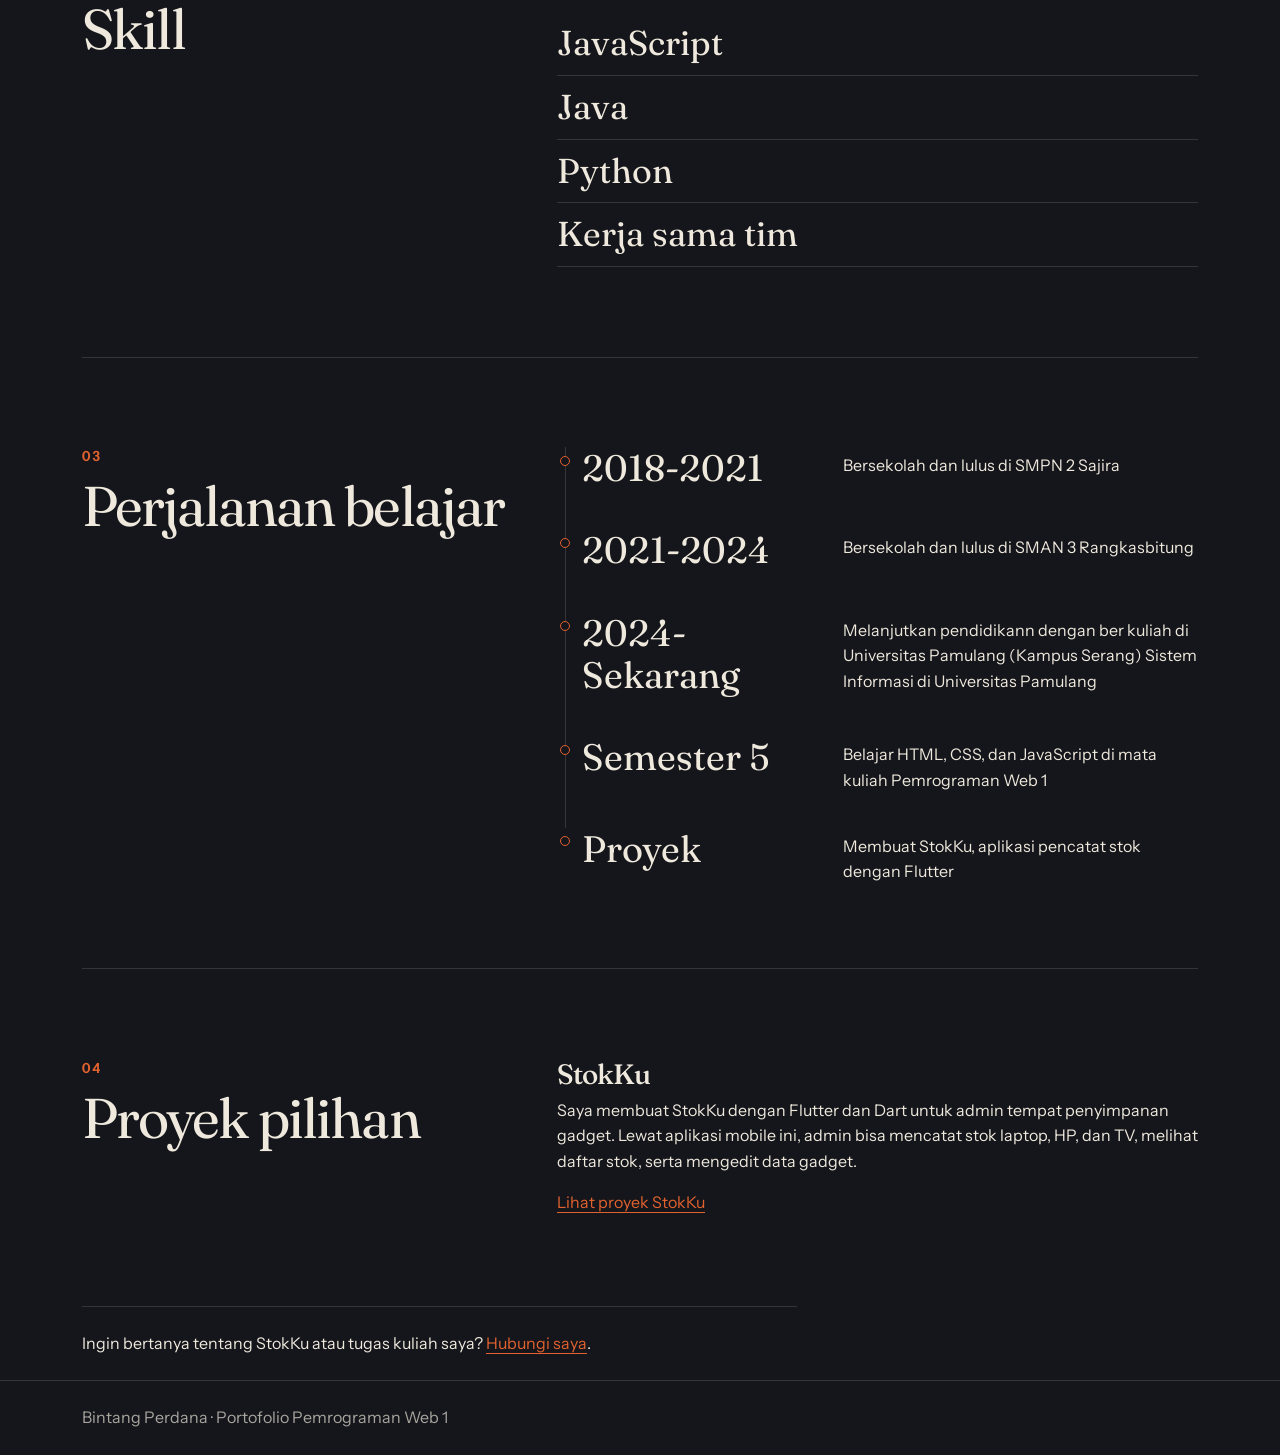
==== commit e5c09934: "final?" ====
--- a/index.html
+++ b/index.html
@@ -1,5 +1,5 @@
 <!doctype html>
-<!-- Beranda portofolio Bintang Perdana: navigasi, profil, skill, perjalanan belajar, dan proyek pilihan. -->
+<!-- Beranda -->
 <html lang="id" data-bs-theme="dark">
 <head>
   <meta charset="utf-8">
@@ -148,14 +148,17 @@
 
         <div class="col-12 col-md-7">
           <p data-reveal="naik" data-delay="80">
-            Sekarang saya kuliah di semester 5. Di mata kuliah Pemrograman Web 1,
-            saya belajar membuat halaman web dengan HTML, CSS, dan JavaScript.
-            Portofolio ini saya buat sebagai tugas mata kuliah tersebut.
+            Saya Bintang Perdana, mahasiswa Sistem Informasi semester 5 di Universitas Pamulang Kampus Serang. Saya lulus dari 
+            SMA 3 Rangkasbitung pada 2024. Di bangku kuliah, saya belajar membangun perangkat lunak, dari halaman web sampai aplikasi mobile.
+            Di mata kuliah Pemrograman Web 1, saya belajar menyusun halaman dengan HTML, CSS, dan JavaScript. Portofolio ini adalah proyek 
+            dari mata kuliah tersebut. Saya memakai Bootstrap 5 untuk tata letak dan komponennya, lalu melengkapinya dengan tema gelap dan terang.
           </p>
           <p class="mb-0">
-            Saya juga belajar membuat aplikasi mobile. Saya menggunakan Flutter
-            dan Dart untuk membuat StokKu, aplikasi yang membantu admin tempat
-            penyimpanan mencatat stok gadget.
+            Di mata kuliah Mobile Programming, saya belajar membuat aplikasi dengan Flutter dan Dart. Hasilnya antara lain StokKu untuk mencatat 
+            stok gadget di tempat penyimpanan, Steam App untuk mencatat kendaraan yang dicuci di tempat cuci steam, dan aplikasi pencatat keuangan 
+            harian mahasiswa. Saya juga mencoba merancang tampilan aplikasi pemesanan makanan di Figma.
+            Saya cukup mengerti JavaScript, Java, dan Python, dan terbiasa bekerja sama dalam tim. Saya belum punya pengalaman organisasi atau kerja, 
+            jadi proyek-proyek di halaman ini adalah gambaran tentang apa yang sudah saya pelajari sejauh ini.
           </p>
         </div>
       </div>
@@ -190,12 +193,17 @@
         <div class="col-12 col-md-7">
           <ol class="timeline list-unstyled mb-0">
             <li>
-              <strong>2024</strong>
-              <span>Lulus dari SMA 3 Rangkasbitung</span>
-            </li>
-            <li>
-              <strong>2024</strong>
-              <span>Mulai kuliah Sistem Informasi di Universitas Pamulang</span>
+              <strong>2018-2021</strong>
+              <span>Bersekolah dan lulus di SMPN 2 Sajira</span>
+            </li>
+            <li>
+              <strong>2021-2024</strong>
+              <span>Bersekolah dan lulus di SMAN 3 Rangkasbitung</span>
+            </li>
+            <li>
+              <strong>2024-Sekarang</strong>
+              <span>Melanjutkan pendidikann dengan ber kuliah di Universitas Pamulang (Kampus Serang) 
+                Sistem Informasi di Universitas Pamulang</span>
             </li>
             <li>
               <strong>Semester 5</strong>
--- a/css/variabel.css
+++ b/css/variabel.css
@@ -1,5 +1,4 @@
-/* Warna, ukuran, font, dan variabel Bootstrap.
-   Dipakai di semua halaman. Dimuat setelah Bootstrap. */
+/* Warna, ukuran, font, dan variabel Bootstrap.*/
 
 :root {
   --font-judul: "Fraunces", Georgia, serif;
--- a/css/dasar.css
+++ b/css/dasar.css
@@ -1,5 +1,4 @@
-/* Latar, tipografi, fokus, dan aturan lintas halaman.
-   Dipakai di semua halaman. Dimuat setelah variabel.css. */
+/* Latar, tipografi, fokus, dan aturan lintas halaman.*/
 
 body {
   position: relative;
--- a/css/navbar.css
+++ b/css/navbar.css
@@ -1,5 +1,4 @@
-/* Navigasi, tombol tema, dan garis bawah untuk menu aktif.
-   Dipakai di semua halaman. Dimuat setelah dasar.css. */
+/* Navigasi dan tombol tema.*/
 
 .navbar {
   min-height: var(--tinggi-nav);
@@ -30,14 +29,39 @@
 }
 
 .navbar .nav-link {
+  position: relative;
   text-decoration: none;
 }
 
-.navbar .nav-link.active {
-  text-decoration: underline;
-  text-decoration-color: var(--aksen);
-  text-decoration-thickness: 1px;
-  text-underline-offset: 0.4em;
+.navbar .nav-link:is(:hover, :focus-visible) {
+  color: var(--bs-body-color);
+}
+
+/* Garis aktif selalu terlihat. Garis pada menu lain muncul saat dituju. */
+.navbar .nav-link::after {
+  content: "";
+  position: absolute;
+  inset-inline: var(--bs-navbar-nav-link-padding-x, 0.5rem);
+  bottom: 0.25rem;
+  height: 1px;
+  background-color: var(--aksen);
+  transform: scaleX(0);
+  transform-origin: left;
+  pointer-events: none;
+}
+
+.navbar .nav-link.active::after {
+  transform: scaleX(1);
+}
+
+@media (prefers-reduced-motion: no-preference) {
+  .navbar .nav-link::after {
+    transition: transform 0.3s ease;
+  }
+
+  .navbar .nav-link:is(:hover, :focus-visible)::after {
+    transform: scaleX(1);
+  }
 }
 
 [data-tema-toggle] {
@@ -92,9 +116,15 @@
   }
 }
 
-/* Garis bawah tetap terlihat pada kedua label saat teks menu aktif berguling. */
-.navbar .nav-link.active .guling > span {
-  text-decoration: underline;
-  text-decoration-color: var(--aksen);
-  text-underline-offset: 0.2em;
+/* Hover tautan navbar: teks berubah ke warna aksen (oranye) */
+html .navbar .navbar-nav .nav-link,
+html .navbar .tombol-tema {
+  transition: color 0.25s ease;
+}
+
+html .navbar .navbar-nav .nav-link:hover,
+html .navbar .navbar-nav .nav-link:focus-visible,
+html .navbar .tombol-tema:hover,
+html .navbar .tombol-tema:focus-visible {
+  color: var(--aksen);
 }
--- a/css/tombol.css
+++ b/css/tombol.css
@@ -1,5 +1,4 @@
-/* Tampilan tombol Bootstrap, tombol kontak, sapuan warna, dan label berguling.
-   Dipakai di semua halaman. Dimuat setelah navbar.css. */
+/* Tombol Bootstrap dan tombol kontak.*/
 
 .btn-primary,
 .btn-outline-primary {
@@ -44,40 +43,8 @@
   border-radius: 999px;
 }
 
-/* Kedua label berbagi satu tempat agar ukuran tombol tetap stabil. */
-.guling {
-  display: inline-grid;
-  vertical-align: middle;
-  overflow: hidden;
-}
-
-.guling__asli,
-.guling__salinan {
-  grid-area: 1 / 1;
-}
-
-.guling__salinan {
-  translate: 0 100%;
-}
-
+/* Sapuan warna pada tombol outline. */
 @media (hover: hover) and (pointer: fine) and (prefers-reduced-motion: no-preference) {
-  .guling__asli,
-  .guling__salinan {
-    transition: translate 400ms var(--gerak-masuk);
-  }
-
-  /* Label bisa berada langsung di tombol atau di dalam span bersama ikon. */
-  :is(a, button):is(:hover, :focus-visible) > .guling > .guling__asli,
-  :is(a, button):is(:hover, :focus-visible) > span > .guling > .guling__asli {
-    translate: 0 -100%;
-  }
-
-  :is(a, button):is(:hover, :focus-visible) > .guling > .guling__salinan,
-  :is(a, button):is(:hover, :focus-visible) > span > .guling > .guling__salinan {
-    translate: 0 0;
-  }
-
-  /* Lapisan warna bergerak di belakang isi tombol, dari tepi kiri. */
   .sapuan {
     isolation: isolate;
     position: relative;
--- a/css/form.css
+++ b/css/form.css
@@ -1,5 +1,4 @@
-/* Label, kolom, fokus, dan pesan validasi untuk formulir Kontak.
-   Dimuat di semua halaman setelah tombol.css. */
+/* Label, kolom, fokus, dan pesan validasi untuk formulir Kontak.*/
 
 .label-kontak,
 #form-kontak .form-label {
--- a/css/modal-carousel.css
+++ b/css/modal-carousel.css
@@ -1,5 +1,4 @@
-/* Mengatur badge, modal, dan carousel di Proyek serta alert dan toast di Kontak.
-   Dimuat di semua halaman setelah form.css. */
+/* Mengatur badge, modal, dan carousel di Proyek serta alert dan toast di Kontak.*/
 
 .badge.text-bg-secondary {
   color: var(--teks-badge) !important;
--- a/css/kursor-progres.css
+++ b/css/kursor-progres.css
@@ -1,5 +1,4 @@
-/* Mengatur kursor, garis progres scroll, tombol kembali ke atas, dan panel transisi halaman.
-   Dipakai di semua halaman. Dimuat setelah modal-carousel.css. */
+/* Mengatur kursor, garis progres scroll, tombol kembali ke atas, dan panel transisi halaman.*/
 
 #progress-scroll {
   position: fixed;
--- a/css/footer.css
+++ b/css/footer.css
@@ -1,5 +1,4 @@
-/* Warna teks footer.
-   Dipakai di semua halaman. Dimuat setelah kursor-progres.css. */
+/* Warna teks footer.*/
 
 body > footer {
   color: var(--bs-secondary-color);
--- a/css/animasi.css
+++ b/css/animasi.css
@@ -1,5 +1,4 @@
-/* Gerakan, masker, dan aturan pengurangan gerakan.
-   Dipakai di semua halaman. Dimuat setelah footer.css. */
+/* Gerakan, masker, dan aturan pengurangan gerakan.*/
 
 html.js .masker-judul,
 html.js .masker-bagian {
--- a/css/beranda.css
+++ b/css/beranda.css
@@ -1,5 +1,4 @@
-/* Hero, penanda bagian, skill, dan timeline.
-   Dipakai di halaman Beranda. Dimuat setelah animasi.css. */
+/* Hero, penanda bagian, skill, dan timeline.*/
 
 .hero {
   position: relative;
